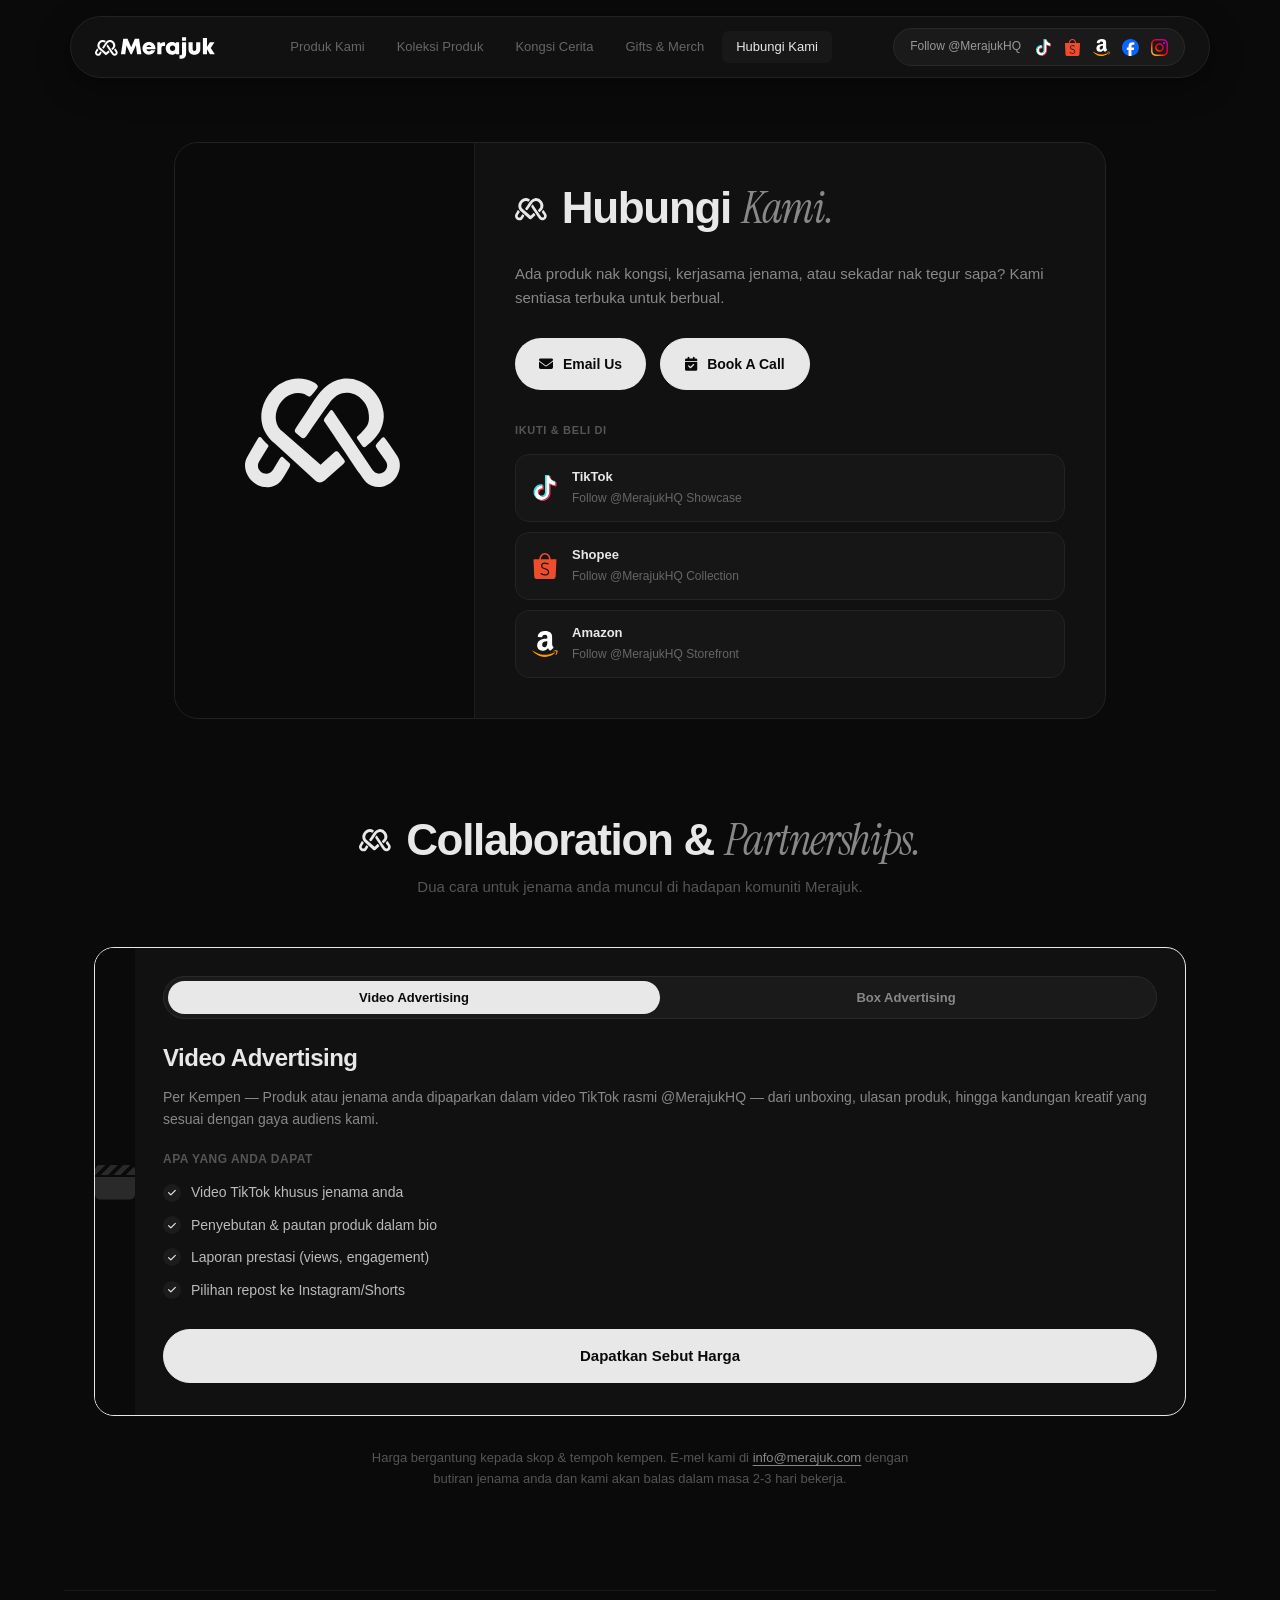
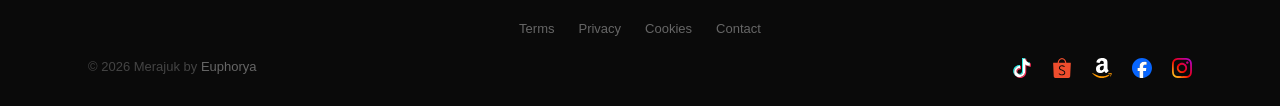
==== contact.html @ 2e9b2eb5 "square" ====
<!DOCTYPE html>
<html lang="ms">
<head>
  <meta charset="UTF-8">
  <meta name="viewport" content="width=device-width, initial-scale=1.0">
  <link rel="stylesheet" href="https://cdnjs.cloudflare.com/ajax/libs/font-awesome/6.5.1/css/all.min.css" referrerpolicy="no-referrer">
  <link rel="preconnect" href="https://fonts.googleapis.com">
  <link rel="preconnect" href="https://fonts.gstatic.com" crossorigin>
  <link href="https://fonts.googleapis.com/css2?family=Instrument+Serif:ital@0;1&display=swap" rel="stylesheet">
  <link rel="shortcut icon" type="image/png" href="images/favicon.png"/>
  <meta name="robots" content="index, follow" />
  <meta name="author" content="Merajuk.com" />
  <meta name="theme-color" content="#0a0a0a" />
  <meta property="og:locale" content="ms_MY" />
  <meta property="og:site_name" content="Merajuk.com" />
  <title>Hubungi Kami | Merajuk.com</title>
  <meta name="description" content="Hubungi Merajuk.com — e-mel, media sosial, dan peluang kerjasama jenama melalui Video Advertising & Box Advertising." />
  <meta property="og:type" content="website" />
  <meta property="og:url" content="https://merajuk.com/contact.html" />
  <meta property="og:title" content="Hubungi Kami | Merajuk.com" />
  <meta property="og:description" content="Hubungi Merajuk.com — e-mel, media sosial, dan peluang kerjasama jenama melalui Video Advertising & Box Advertising." />
  <link rel="canonical" href="https://merajuk.com/contact.html" />
  <style>

    * { margin: 0; padding: 0; box-sizing: border-box; }

    body {
      font-family: -apple-system, BlinkMacSystemFont, 'Segoe UI', 'Helvetica Neue', Arial, sans-serif;
      background-color: #0a0a0a;
      color: #e8e8e8;
      line-height: 1.6;
    }

    a { color: inherit; }

    @keyframes fadeInDown {
      from { opacity: 0; transform: translateY(-20px); }
      to   { opacity: 1; transform: translateY(0); }
    }
    @keyframes fadeInUp {
      from { opacity: 0; transform: translateY(24px); }
      to   { opacity: 1; transform: translateY(0); }
    }

    .page-wrap { max-width: 1200px; margin: 0 auto; padding: 0 24px; }

    /* ── NAVBAR ── */
    .navbar {
      position: sticky;
      top: 16px;
      z-index: 100;
      max-width: 1140px;
      margin: 16px auto 0;
      background: rgba(20,20,20,0.75);
      backdrop-filter: blur(16px);
      -webkit-backdrop-filter: blur(16px);
      border: 1px solid #222;
      border-radius: 999px;
      box-shadow: 0 8px 32px rgba(0,0,0,0.4);
      animation: fadeInDown 0.5s ease both;
      transition: border-radius 0.2s;
    }

    .navbar:has(.nav-mobile-menu.open) { border-radius: 28px; }

    .navbar-inner {
      max-width: 1200px;
      margin: 0 auto;
      padding: 0 24px;
      height: 60px;
      display: flex;
      align-items: center;
      justify-content: space-between;
      gap: 32px;
    }

    .nav-logo { display: flex; align-items: center; flex-shrink: 0; }

    .nav-links {
      display: flex;
      align-items: center;
      gap: 4px;
      flex: 1;
      justify-content: center;
    }

    .nav-link {
      font-size: 13px;
      color: #666;
      text-decoration: none;
      padding: 6px 14px;
      border-radius: 6px;
      transition: color 0.2s, background 0.2s;
      white-space: nowrap;
    }

    .nav-link:hover, .nav-link.active { color: #e8e8e8; background: #181818; }

    .nav-mobile-toggle {
      display: none;
      background: transparent;
      border: none;
      color: #888;
      font-size: 18px;
      padding: 8px;
      cursor: pointer;
      border-radius: 6px;
    }

    .nav-social {
      display: flex;
      align-items: center;
      gap: 14px;
      flex-shrink: 0;
      padding: 8px 16px;
      background: #1a1a1a;
      border: 1px solid #2a2a2a;
      border-radius: 999px;
    }

    .nav-social-label { font-size: 12px; color: #999; white-space: nowrap; }
    .nav-social-icons { display: flex; align-items: center; gap: 12px; }
    .nav-social-link { display: flex; align-items: center; transition: opacity 0.2s, transform 0.2s; }
    .nav-social-link:hover { opacity: 0.7; transform: translateY(-1px); }
    .nav-social-link svg { width: 17px; height: 17px; flex-shrink: 0; }

    .nav-mobile-menu {
      display: none;
      flex-direction: column;
      padding: 8px 16px 16px;
      border-top: 1px solid #262626;
      gap: 2px;
      background: rgba(14,14,14,0.97);
    }

    .nav-mobile-menu.open {
      display: flex;
      border-bottom-left-radius: 24px;
      border-bottom-right-radius: 24px;
    }

    .nav-mobile-link {
      font-size: 15px;
      color: #aaa;
      text-decoration: none;
      padding: 10px 12px;
      border-radius: 6px;
      transition: color 0.2s, background 0.2s;
    }

    .nav-mobile-link:hover { color: #fff; background: #1c1c1c; }

    .nav-mobile-social {
      display: flex;
      flex-direction: column;
      align-items: center;
      gap: 10px;
      margin-top: 8px;
      padding: 12px 16px;
      background: #1e1e1e;
      border: 1px solid #2e2e2e;
      border-radius: 10px;
    }

    .nav-mobile-social-label { font-size: 14px; font-weight: 500; color: #fff; }
    .nav-mobile-social-icons { display: flex; align-items: center; gap: 18px; }
    .nav-mobile-social-icons a { display: flex; align-items: center; transition: opacity 0.2s; }
    .nav-mobile-social-icons a:hover { opacity: 0.7; }
    .nav-mobile-social-icons svg { width: 22px; height: 22px; }

    @media (max-width: 640px) {
      .navbar {
        position: fixed;
        top: 12px;
        left: 12px;
        right: 12px;
        margin: 0;
        max-width: none;
      }
      body { padding-top: 76px; }
      .navbar-inner { padding: 0 16px; height: 56px; }
      .nav-links { display: none; }
      .nav-social { display: none; }
      .nav-mobile-toggle { display: block; }
      .contact-hero { padding-left: 16px; padding-right: 16px; }
      .collab-section { padding-left: 16px; padding-right: 16px; }
    }

    .hero-accent {
      color: #888;
      font-family: 'Instrument Serif', serif;
      font-style: italic;
      font-weight: 400;
      display: inline-block;
    }

    .section-icon { width: 26px; height: auto; color: #e8e8e8; flex-shrink: 0; }
    .page-title .section-icon, .collab-title .section-icon { width: auto; height: 0.85em; margin-right: 14px; }

    /* ── PAGE HERO ── */
    .page-hero {
      max-width: 800px;
      margin: 0 auto;
      padding: 64px 24px 24px;
      text-align: center;
      animation: fadeInUp 0.6s ease both;
    }

    .page-eyebrow {
      display: flex;
      align-items: center;
      justify-content: center;
      gap: 8px;
      font-size: 12px;
      color: #555;
      margin-bottom: 20px;
    }

    .page-eyebrow a { color: #888; text-decoration: none; }
    .page-eyebrow a:hover { color: #e8e8e8; }

    .page-title {
      font-size: clamp(32px, 5vw, 52px);
      font-weight: 700;
      letter-spacing: -0.03em;
      line-height: 1.1;
      margin-bottom: 14px;
      display: flex;
      align-items: center;
      justify-content: center;
      gap: 14px;
    }

    .page-meta { font-size: 13px; color: #555; }

    /* ── LEGAL CONTENT ── */
    .legal-content {
      max-width: 760px;
      margin: 0 auto;
      padding: 24px 24px 100px;
      animation: fadeInUp 0.7s 0.1s ease both;
    }

    .legal-content h2 {
      font-size: 22px;
      font-weight: 700;
      letter-spacing: -0.01em;
      color: #e8e8e8;
      margin: 40px 0 14px;
    }

    .legal-content h2:first-child { margin-top: 0; }

    .legal-content p {
      font-size: 15px;
      color: #999;
      margin-bottom: 14px;
    }

    .legal-content ul {
      list-style: none;
      margin-bottom: 14px;
    }

    .legal-content ul li {
      font-size: 15px;
      color: #999;
      padding-left: 22px;
      position: relative;
      margin-bottom: 10px;
    }

    .legal-content ul li::before {
      content: "";
      position: absolute;
      left: 0;
      top: 9px;
      width: 6px;
      height: 6px;
      border-radius: 50%;
      background: #444;
    }

    .legal-content strong { color: #c4c4c4; font-weight: 600; }

    .legal-content a.inline-link { color: #e8e8e8; text-decoration: underline; text-underline-offset: 3px; }
    .legal-content a.inline-link:hover { color: #fff; }

    .legal-divider { border: none; border-top: 1px solid #1c1c1c; margin: 40px 0; }

    .legal-email-box {
      margin-top: 32px;
      padding: 20px 24px;
      background: #111;
      border: 1px solid #222;
      border-radius: 16px;
      display: flex;
      align-items: center;
      gap: 14px;
      flex-wrap: wrap;
    }

    .legal-email-box i { color: #888; font-size: 18px; }
    .legal-email-box a { font-size: 15px; color: #e8e8e8; text-decoration: none; font-weight: 600; }
    .legal-email-box a:hover { text-decoration: underline; }

    /* ── CONTACT PAGE ── */
    .contact-hero {
      max-width: 980px;
      margin: 0 auto;
      padding: 64px 24px 0;
      animation: fadeInUp 0.6s ease both;
    }

    .contact-card {
      background: #111;
      border: 1px solid #222;
      border-radius: 24px;
      overflow: hidden;
      display: flex;
      align-items: stretch;
    }

    .contact-icon-panel {
      flex: 0 0 300px;
      background: #0a0a0a;
      border-right: 1px solid #1c1c1c;
      display: flex;
      align-items: center;
      justify-content: center;
      padding: 40px;
    }

    .contact-icon-panel .section-icon { width: 160px; height: auto; color: #e8e8e8; }

    .contact-details {
      flex: 1;
      padding: 40px;
      min-width: 0;
    }

    .contact-logo { margin-bottom: 28px; }
    .contact-logo svg { width: 150px; height: auto; }

    .contact-title {
      display: inline-flex;
      align-items: baseline;
      flex-wrap: wrap;
      font-size: clamp(28px, 4vw, 44px);
      font-weight: 700;
      letter-spacing: -0.03em;
      line-height: 1.15;
      margin-bottom: 28px;
    }
    .contact-title .section-icon { width: auto; height: 0.85em; margin-right: 14px; align-self: center; }
    .contact-title .title-text { white-space: normal; }

    .contact-tagline {
      font-size: 15px;
      color: #888;
      margin-bottom: 28px;
      line-height: 1.6;
    }

    .contact-email-btn {
      display: inline-flex;
      align-items: center;
      gap: 10px;
      padding: 14px 24px;
      background: #e8e8e8;
      color: #0a0a0a;
      border-radius: 999px;
      text-decoration: none;
      font-size: 14px;
      font-weight: 600;
      margin-bottom: 32px;
      transition: transform 0.2s ease;
    }
    .contact-email-btn:hover { transform: translateY(-2px); }

    .contact-actions {
      display: flex;
      flex-wrap: wrap;
      gap: 14px;
      margin-bottom: 32px;
    }
    .contact-actions .contact-email-btn { margin-bottom: 0; }

    .contact-book-call-btn {
      display: inline-flex;
      align-items: center;
      gap: 10px;
      padding: 14px 24px;
      background: #e8e8e8;
      color: #0a0a0a;
      border: 1px solid #e8e8e8;
      border-radius: 999px;
      text-decoration: none;
      font-size: 14px;
      font-weight: 600;
      transition: transform 0.2s ease, background 0.2s ease, color 0.2s ease;
    }
    .contact-book-call-btn:hover {
      transform: translateY(-2px);
      background: #fff;
      color: #0a0a0a;
    }

    .contact-social-label {
      font-size: 11px;
      font-weight: 600;
      letter-spacing: 0.06em;
      text-transform: uppercase;
      color: #555;
      margin-bottom: 14px;
    }

    .contact-social-grid { display: flex; flex-direction: column; gap: 10px; }

    .contact-social-item {
      display: flex;
      align-items: center;
      gap: 14px;
      padding: 12px 16px;
      background: #161616;
      border: 1px solid #232323;
      border-radius: 14px;
      text-decoration: none;
      transition: border-color 0.2s ease, transform 0.2s ease;
    }

    .contact-social-item:hover { border-color: #3a3a3a; transform: translateX(2px); }

    .contact-social-item .icon-wrap {
      width: 26px;
      height: 26px;
      flex-shrink: 0;
      display: flex;
      align-items: center;
      justify-content: center;
    }

    .contact-social-item .icon-wrap svg { width: 100%; height: 100%; }

    .contact-social-item .label { display: flex; flex-direction: column; gap: 2px; }
    .contact-social-item .label .platform { font-size: 13px; color: #e8e8e8; font-weight: 600; }
    .contact-social-item .label .handle { font-size: 12px; color: #666; }

    @media (max-width: 768px) {
      .contact-card { flex-direction: column; max-width: 420px; margin: 0 auto; }
      .contact-icon-panel { flex: none; width: 100%; aspect-ratio: 1 / 1; border-right: none; border-bottom: 1px solid #1c1c1c; padding: 32px; }
      .contact-icon-panel .section-icon { width: 100px; }
    }

    /* ── COLLAB / PRICING (reuses pricing-card pattern) ── */
    .collab-section {
      max-width: 1140px;
      margin: 96px auto 0;
      padding: 0 24px;
      text-align: center;
      animation: fadeInUp 0.6s ease both;
    }

    .collab-title {
      display: inline-flex;
      align-items: center;
      flex-wrap: wrap;
      justify-content: center;
      font-size: clamp(26px, 4vw, 44px);
      font-weight: 700;
      letter-spacing: -0.03em;
      line-height: 1.15;
      margin-bottom: 10px;
    }
    .collab-title .title-text { white-space: normal; }

    .collab-sub { font-size: 15px; color: #555; margin-bottom: 48px; }

    .pricing-grid {
      display: grid;
      grid-template-columns: 1fr;
      max-width: 1140px;
      margin: 0 auto;
    }

    .pricing-card {
      background: #111;
      border: 1px solid #222;
      border-radius: 20px;
      overflow: hidden;
      display: flex;
      flex-direction: row;
      transition: border-color 0.25s ease, transform 0.25s ease;
      text-align: left;
    }

    .pricing-card:hover { border-color: #333; transform: translateY(-4px); }
    .pricing-card.featured { border-color: #e8e8e8; }

    .pricing-icon-banner {
      flex-shrink: 0;
      aspect-ratio: 1 / 1;
      align-self: stretch;
      background: #0a0a0a;
      display: flex;
      align-items: center;
      justify-content: center;
    }

    .pricing-icon-banner i { font-size: 40px; color: #2a2a2a; }

    .pricing-body { padding: 28px 28px 32px; display: flex; flex-direction: column; flex: 1; }

    .pricing-badge {
      display: inline-block;
      align-self: flex-start;
      padding: 4px 12px;
      border-radius: 999px;
      background: #1c1c1c;
      border: 1px solid #2a2a2a;
      font-size: 11px;
      font-weight: 600;
      letter-spacing: 0.04em;
      text-transform: uppercase;
      color: #aaa;
      margin-bottom: 14px;
    }

    .pricing-card.featured .pricing-badge { background: #e8e8e8; color: #0a0a0a; border-color: #e8e8e8; }

    .pricing-plan-toggle {
      position: relative;
      display: inline-flex;
      background: #1a1a1a;
      border: 1px solid #2a2a2a;
      border-radius: 999px;
      padding: 4px;
      margin-bottom: 20px;
    }

    .pricing-plan-slider {
      position: absolute;
      top: 4px;
      left: 4px;
      width: calc(50% - 4px);
      height: calc(100% - 8px);
      background: #e8e8e8;
      border-radius: 999px;
      transition: transform 0.3s cubic-bezier(0.65, 0, 0.35, 1);
      z-index: 0;
    }

    .pricing-plan-toggle[data-active="box"] .pricing-plan-slider {
      transform: translateX(100%);
    }

    .pricing-plan-btn {
      position: relative;
      z-index: 1;
      flex: 1;
      padding: 9px 18px;
      border-radius: 999px;
      border: none;
      background: transparent;
      color: #888;
      font-size: 13px;
      font-weight: 600;
      cursor: pointer;
      white-space: nowrap;
      appearance: none;
      outline: none;
      font-family: inherit;
      transition: color 0.2s ease;
    }

    .pricing-plan-btn:hover { color: #ccc; }

    .pricing-plan-btn.active { color: #0a0a0a; }

    @media (max-width: 480px) {
      .pricing-plan-toggle { width: 100%; }
      .pricing-plan-btn { padding: 9px 12px; font-size: 12px; }
    }

    .pricing-title {
      display: flex;
      align-items: center;
      gap: 10px;
      font-size: 24px;
      font-weight: 700;
      letter-spacing: -0.02em;
      color: #e8e8e8;
      margin-bottom: 8px;
    }

    .pricing-desc { font-size: 14px; color: #888; line-height: 1.6; margin-bottom: 20px; }

    .pricing-features-label {
      font-size: 12px;
      font-weight: 600;
      letter-spacing: 0.04em;
      text-transform: uppercase;
      color: #555;
      margin-bottom: 12px;
    }

    .pricing-features { list-style: none; display: flex; flex-direction: column; gap: 10px; margin-bottom: 28px; }
    .pricing-features li { display: flex; align-items: center; gap: 10px; font-size: 14px; color: #bbb; }
    .pricing-features li i {
      width: 18px; height: 18px; flex-shrink: 0;
      display: flex; align-items: center; justify-content: center;
      border-radius: 50%; background: #1c1c1c; color: #e8e8e8; font-size: 9px;
    }

    .pricing-cta {
      margin-top: auto;
      display: inline-flex;
      align-items: center;
      justify-content: center;
      gap: 8px;
      padding: 14px 28px;
      background: transparent;
      color: #e8e8e8;
      border: 1px solid #2a2a2a;
      border-radius: 999px;
      font-size: 15px;
      font-weight: 600;
      text-decoration: none;
      transition: transform 0.2s ease, background 0.2s ease, color 0.2s ease;
    }

    .pricing-card.featured .pricing-cta { background: #e8e8e8; color: #0a0a0a; border-color: #e8e8e8; }
    .pricing-cta:hover { transform: translateY(-2px); background: #e8e8e8; color: #0a0a0a; }

    .collab-note { max-width: 560px; margin: 32px auto 0; font-size: 13px; color: #555; }
    .collab-note a { color: #888; text-decoration: underline; text-underline-offset: 3px; }

    @media (max-width: 768px) {
      .pricing-grid { max-width: 420px; }
      .pricing-card { flex-direction: column; }
      .pricing-icon-banner { flex: none; width: 100%; aspect-ratio: 1 / 1; align-self: auto; }
    }

    /* ── FOOTER ── */
    footer {
      max-width: 1200px;
      margin: 100px auto 0;
      padding: 28px 24px;
      border-top: 1px solid #1a1a1a;
      display: flex;
      flex-direction: column;
      gap: 18px;
    }

    .footer-links {
      display: flex;
      justify-content: center;
      gap: 24px;
      flex-wrap: wrap;
    }

    .footer-links a {
      font-size: 13px;
      color: #666;
      text-decoration: none;
      transition: color 0.2s;
    }
    .footer-links a:hover { color: #e8e8e8; }

    .footer-bottom {
      display: flex;
      align-items: center;
      justify-content: space-between;
      flex-wrap: wrap;
      gap: 12px;
    }

    .footer-left { font-size: 13px; color: #444; }
    .footer-brand-link { color: #666; text-decoration: none; }
    .footer-brand-link:hover { color: #e8e8e8; }
    .footer-right { display: flex; gap: 20px; }

    .social-link { display: flex; align-items: center; transition: opacity 0.2s; }
    .social-link:hover { opacity: 0.7; }
    .social-svg { width: 20px; height: 20px; }

    @media (max-width: 640px) {
      .footer-bottom { flex-direction: column; text-align: center; justify-content: center; }
      .footer-right { justify-content: center; }
      .contact-actions { flex-wrap: nowrap; gap: 10px; }
      .contact-email-btn, .contact-book-call-btn { flex: 1 1 0; padding: 12px 10px; font-size: 13px; justify-content: center; white-space: nowrap; }
      .contact-title { flex-wrap: nowrap; align-items: flex-start; }
      .contact-title .section-icon { align-self: flex-start; margin-top: 0.15em; }
      .collab-title { flex-wrap: nowrap; align-items: flex-start; }
    }

    @media (max-width: 480px) {
      .contact-title { font-size: clamp(24px, 7vw, 32px); }
      .collab-title { font-size: clamp(22px, 7vw, 32px); }
      .contact-email-btn, .contact-book-call-btn { padding: 10px 8px; font-size: 12px; gap: 6px; }
      .contact-actions { gap: 8px; }
    }

  </style>
</head>
<body>
  <div class="page-wrap">
  <nav class="navbar">
    <div class="navbar-inner">
      <a href="index.html" class="nav-logo" aria-label="Merajuk Home">
        <svg width="120" height="27" viewBox="0 0 1383 308" fill="none" xmlns="http://www.w3.org/2000/svg"><path d="M534.811 232H485.179L471.435 129.429L424.095 232.509H409.587L362.501 129.683L348.757 232H298.871L325.85 53.8362H374.972L416.968 150.808L459.218 53.8362H508.086L534.811 232ZM696.58 162.007C696.58 166.334 696.325 170.406 695.816 174.733H593.754C596.808 190.513 606.734 198.658 621.751 198.658C632.695 198.658 642.112 193.822 646.439 185.677H693.78C684.108 216.983 656.111 236.581 621.751 236.581C578.737 236.581 547.177 205.275 547.177 163.28C547.177 121.284 578.483 90.2325 621.751 90.2325C666.037 90.2325 696.58 121.793 696.58 162.007ZM621.751 127.392C608.007 127.392 598.335 134.773 594.517 148.518H650.003C645.93 134.773 636.004 127.392 621.751 127.392ZM794.983 94.0503H807.709V137.319H789.129C772.586 137.319 765.459 144.7 765.459 162.262V232H718.118V94.5594H749.933L757.314 109.831C766.986 98.6317 778.694 94.0503 794.983 94.0503ZM934.227 94.5594H969.606V232H932.955L928.883 222.328C917.684 231.491 903.431 236.581 887.396 236.581C845.4 236.581 815.367 206.039 815.367 163.28C815.367 120.775 845.4 90.487 887.396 90.487C903.685 90.487 918.193 95.832 929.392 105.249L934.227 94.5594ZM893.759 194.84C911.575 194.84 924.556 181.351 924.556 163.28C924.556 145.463 911.575 132.228 893.759 132.228C875.942 132.228 862.962 145.463 862.962 163.28C862.962 181.351 875.942 194.84 893.759 194.84ZM1002.79 77.5065V37.2924H1049.62V77.5065H1002.79ZM973.776 284.431V242.69H985.483C996.682 242.69 1002.54 236.327 1002.54 224.619V94.5594H1049.88V228.437C1049.88 263.56 1028.24 284.431 991.592 284.431H973.776ZM1145.69 236.581C1105.22 236.581 1077.98 211.638 1077.98 173.206V94.5594H1125.32V171.17C1125.32 185.677 1133.21 194.077 1145.69 194.077C1158.41 194.077 1166.05 185.423 1166.05 171.17V94.5594H1213.39V173.206C1213.39 211.638 1186.41 236.581 1145.69 236.581ZM1381.06 232H1325.06L1290.7 173.97V232H1243.36V44.928H1290.7V148.518L1323.54 94.5594H1376.73L1333.72 160.225L1381.06 232Z" fill="white"/><path d="M74.71 216.663C71.7774 221.71 71.24 222.931 70.539 224.018C67.0982 229.381 63.9787 235.474 59.8661 240.34C53.5745 247.776 42.0954 251.001 32.6609 249.815C22.5488 248.542 13.2604 242.647 7.21411 234.533C-0.0764284 224.742 -2.76364 210.348 3.51043 199.389C7.44779 192.513 11.4611 185.678 15.4393 178.826C16.3098 177.324 17.2912 175.642 18.3135 173.895L22.0873 167.44C24.0735 164.291 26.5796 165.407 28.5658 167.954C32.5324 172.505 33.5839 173.743 37.79 177.698C40.5064 180.508 39.8404 180.824 38.123 183.575L35.757 187.273L24.1319 206.171C14.417 221.891 37.6848 236.274 47.3997 220.554L57.4534 203.829C59.3637 200.417 61.5193 197.257 64.224 199.535L73.7987 208.344C78.0282 211.534 75.7674 214.192 74.71 216.663Z" fill="white"/><path d="M222.588 176.53C220.456 179.62 219.779 180.677 221.817 183.616L223.582 186.397L237.135 205.534C247.708 220.402 225.807 236.134 215.234 221.266L150.653 124.871C148.526 121.95 146.406 117.148 143.064 121.95L135.16 132.459C131.836 137.77 133.005 137.951 135.902 142.034C148.012 159.764 189.343 221.57 192.766 226.226C196.493 231.291 199.957 237.097 204.315 241.625C210.981 248.553 222.46 250.972 231.643 249.178C241.487 247.256 250.22 240.824 255.624 232.418C262.143 222.277 263.826 207.894 256.95 197.49C252.633 190.965 248.24 184.486 243.888 177.984L238.046 169.888C235.248 165.845 233.653 163.584 229.429 168.544C229.429 168.544 223.786 174.801 222.588 176.53Z" fill="white"/><path d="M121.088 83.92L117.279 88.8096L112.127 94.8616C108.318 99.1495 107.704 96.4973 100.799 93.1091C100.665 93.0624 100.525 93.0098 100.391 92.9631C64.3467 80.3974 34.6004 133.254 63.8736 156.726L123.693 208.876L127.578 212.258L130.739 209.355L150.32 191.374C151.862 189.942 155.005 187.991 157.774 191.076L166.724 202.993C169.096 205.657 169.405 208.408 165.929 211.066L134.384 238.663C128.53 242.746 124.581 243.43 118.593 238.663L50.2856 176.436C43.3105 170.659 37.3285 163.625 33.2802 155.499C27.5669 144.026 26.1298 130.882 28.8287 118.381C31.4634 106.183 37.79 94.8616 46.4826 85.9412C55.181 77.015 66.3797 70.4313 78.6416 67.9135C90.699 65.4366 105.298 66.7627 116.549 73.5625C117.308 74.024 120.264 76.0803 120.264 76.0803C123.834 79.0713 123.559 80.7537 121.088 83.92Z" fill="white"/><path d="M203.989 181.262C214.376 172.809 223.419 164.665 229.214 152.228C233.046 144.003 235.038 133.505 233.91 124.503C231.79 107.579 223.395 92.6828 210.684 81.7412C198.13 70.9339 181.516 64.8292 164.902 67.2068C139.653 70.8287 124.599 91.088 111.642 110.909C103.797 122.908 93.7487 138.243 85.3949 151.013C83.3328 154.29 83.5197 156.311 85.9908 158.73L94.4497 165.98C99.643 170.075 102.476 165.413 103.925 163.462L105.759 160.891C117.04 142.934 128.998 127.161 141.756 109.075C149.608 97.9463 158.925 90.1183 173.349 90.7725C185.529 91.3217 194.689 97.9462 201.518 106.948C208.09 115.618 209.743 127.377 209.112 136.035C208.399 145.837 202.663 151.317 195.84 158.701C194.671 159.968 193.193 161.207 191.815 162.264C188.596 164.881 187.731 165.606 191.16 170.671L197.645 180.251C200.688 184.276 202.458 182.08 203.989 181.262Z" fill="white"/></svg>
      </a>
      <nav class="nav-links" aria-label="Navigasi">
        <a href="index.html#merajuk-products" class="nav-link">Produk Kami</a>
        <a href="index.html#products" class="nav-link">Koleksi Produk</a>
        <a href="index.html#cerita" class="nav-link">Kongsi Cerita</a>
        <a href="corporate.html" class="nav-link">Gifts & Merch</a>
        <a href="contact.html" class="nav-link active">Hubungi Kami</a>
      </nav>
      <div class="nav-social">
        <span class="nav-social-label">Follow @MerajukHQ</span>
        <div class="nav-social-icons">
          <a href="https://merajuk.com/tiktok" target="_blank" rel="noopener noreferrer" class="nav-social-link" aria-label="TikTok @MerajukHQ"><svg viewBox="0 0 346 392" fill="none" xmlns="http://www.w3.org/2000/svg"><path d="M134.652 154.464V138.819C129.33 138.05 124.008 137.729 118.686 137.665C53.2194 137.665 0 190.884 0 256.351C0 295.079 18.9153 331.371 50.6546 353.556C30.9057 332.333 19.1718 303.928 19.1718 272.701C19.0436 208.453 70.4035 155.939 134.652 154.464Z" fill="#25F4EE"/><path d="M137.409 327.331C166.583 327.331 190.756 303.735 191.846 274.817L192.103 16.7353H238.91L238.846 16.3505C237.82 10.9645 237.307 5.45018 237.307 0H172.867L172.739 258.467C171.713 288.347 146.642 311.686 116.826 310.66C108.683 310.404 100.732 308.288 93.4867 304.441C103.361 318.034 119.391 327.331 137.409 327.331Z" fill="#25F4EE"/><path d="M327.075 104.836V89.7036C309.699 89.7036 292.707 84.6382 278.216 75.1484C290.783 89.5754 307.775 100.668 327.075 104.836Z" fill="#25F4EE"/><path d="M278.216 75.1483C263.981 58.8619 256.159 37.9589 256.159 16.2864H238.59C243.142 40.9084 258.018 62.0038 278.216 75.1483Z" fill="#FE2C55"/><path d="M118.622 201.657C88.7418 201.657 64.0557 226.471 64.0557 256.351C64.0557 277.19 76.2384 295.272 93.4866 304.312C75.9819 280.075 81.4321 246.284 105.605 228.715C114.839 222.047 125.995 218.456 137.409 218.456C142.859 218.456 148.245 219.29 153.439 220.957V155.234C148.117 154.465 142.795 154.08 137.409 154.08C136.447 154.08 135.549 154.144 134.587 154.144H134.331L134.203 204.029C129.201 202.426 123.944 201.657 118.622 201.657Z" fill="#FE2C55"/><path d="M327.075 104.066L326.754 104.002V153.823C294.502 153.759 263.084 143.564 236.923 124.649V256.415C236.987 321.689 184.152 374.716 118.814 374.78C118.75 374.78 118.686 374.78 118.558 374.78C93.2303 374.78 69.8265 367.15 50.5265 353.62C72.9043 377.794 104.387 391.515 137.345 391.451C202.811 391.451 256.094 338.232 256.094 272.765V141.705C282.255 160.492 313.61 170.623 345.798 170.559V106.054C339.578 106.054 333.295 105.349 327.075 104.066Z" fill="#FE2C55"/><path d="M237.371 256.415V125.29C263.532 144.077 294.887 154.208 327.075 154.144V104.002C308.096 99.8987 290.911 89.7678 278.216 75.0844C257.633 61.6833 243.399 40.3956 238.846 16.2224H191.654L191.59 274.817C190.564 304.697 165.493 328.037 135.613 327.011C118.814 326.434 103.297 318.098 93.5508 304.441C67.0052 290.591 56.8101 257.826 70.66 231.28C80.0215 213.391 98.488 202.234 118.686 202.234C124.136 202.234 129.522 203.067 134.716 204.735V154.144C70.5318 155.619 18.7871 208.261 18.7871 272.766C18.7871 302.774 30.1363 331.692 50.6546 353.621C70.5959 367.663 94.3202 375.165 118.686 375.165C184.088 375.101 237.371 321.881 237.371 256.415Z" fill="white"/></svg></a>
          <a href="https://merajuk.com/shopee" target="_blank" rel="noopener noreferrer" class="nav-social-link" aria-label="Shopee"><svg viewBox="0 0 364 411" fill="none" xmlns="http://www.w3.org/2000/svg"><path d="M248.174 307.015C245.891 326.659 233.982 342.563 215.539 350.426C205.205 354.783 191.403 357.171 180.333 356.461C163.302 355.751 147.336 351.532 132.434 344.039C127.279 341.202 119.335 335.882 113.275 330.915C111.78 329.495 111.53 328.785 112.614 327.317C113.09 326.456 114.154 324.88 116.336 321.69C119.662 316.987 120.018 316.365 120.372 315.762C121.436 314.236 123.057 314.097 124.751 315.303C124.983 315.539 124.983 315.539 125.112 315.654C125.337 315.901 125.337 315.901 125.945 316.364C126.572 316.845 127.027 317.074 127.139 317.345C143.108 329.846 161.696 336.943 180.461 337.653C206.508 337.301 225.226 325.59 228.675 307.492C232.225 287.795 216.702 270.6 186.346 261.012C176.782 258.175 152.715 248.562 148.272 245.888C127.467 233.702 117.702 217.707 119.121 197.871C121.251 170.458 146.718 150.055 178.904 149.876C193.191 149.876 207.592 152.854 221.254 158.602C226.182 160.698 234.976 165.462 237.901 167.739C239.656 169.04 240.03 170.458 238.948 172.047C238.588 173.017 237.529 174.461 235.7 177.556C233.033 181.623 232.934 181.792 232.45 182.687C231.5 184.18 230.143 184.299 228.336 183.23C213.733 173.299 197.262 168.329 179.266 167.974C156.913 168.329 140.106 181.652 139.024 199.908C138.801 216.307 151.049 228.253 177.572 237.249C231.517 254.629 252.095 274.933 248.174 307.015ZM181.655 24.0227C216.704 24.0227 245.337 57.2778 246.755 98.9669H116.639C117.891 57.2778 146.608 24.0227 181.655 24.0227ZM363.312 106.865C363.312 102.515 359.944 98.9669 355.647 98.9669H355.366H271.254C269.126 43.9636 229.781 0 181.655 0C133.5 0 94.2576 43.9636 92.1587 98.9669H7.69363C3.45755 99.0631 0.0961714 102.533 0.0961714 106.865C0.0961714 107.115 0.0961714 107.225 0.0961714 107.476H0L11.9969 372.781C11.9969 373.498 12.1373 374.222 12.1373 375.084C12.1373 375.252 12.1602 375.304 12.1602 375.62V376.026L12.2487 376.166C14.0546 394.663 27.4177 409.409 45.6809 410.131V410.272H313.598C313.738 410.272 313.821 410.272 313.96 410.272C314.167 410.272 314.167 410.272 314.32 410.272H314.875V410.131C333.398 409.681 348.564 394.663 350.01 375.963L350.091 375.62C350.091 375.444 350.091 375.254 350.091 375.084C350.091 374.544 350.231 374.2 350.231 373.639L363.312 107.225C363.312 107.128 363.312 106.977 363.312 106.865Z" fill="#EE4D2D"/></svg></a>
          <a href="https://merajuk.com/amazon" target="_blank" rel="noopener noreferrer" class="nav-social-link" aria-label="Amazon"><svg viewBox="0 0 427 440" fill="none" xmlns="http://www.w3.org/2000/svg"><path d="M374.404 362.106C192.847 448.512 80.171 376.219 8.04337 332.309C3.58014 329.542 -4.00579 332.956 2.57604 340.516C26.6054 369.652 105.354 439.879 208.145 439.879C311.006 439.879 372.199 383.753 379.854 373.962C387.457 364.254 382.087 358.899 374.402 362.106H374.404ZM425.394 333.947C420.518 327.598 395.747 326.414 380.158 328.329C364.544 330.189 341.108 339.731 343.146 345.461C344.191 347.607 346.326 346.644 357.052 345.68C367.807 344.607 397.937 340.804 404.215 349.011C410.522 357.275 394.605 396.642 391.698 402.991C388.889 409.34 392.771 410.977 398.047 406.749C403.25 402.522 412.67 391.575 418.992 376.084C425.27 360.509 429.1 338.781 425.394 333.947Z" fill="#FF9900"/><path fill-rule="evenodd" clip-rule="evenodd" d="M252.327 185.796C252.327 208.467 252.9 227.374 241.441 247.508C232.192 263.879 217.541 273.946 201.172 273.946C178.826 273.946 165.813 256.921 165.813 231.795C165.813 182.194 210.255 173.191 252.327 173.191V185.796ZM311.012 327.639C307.164 331.076 301.599 331.323 297.261 329.03C277.945 312.988 274.507 305.54 263.867 290.234C231.947 322.81 209.356 332.549 167.942 332.549C118.996 332.549 80.8542 302.347 80.8542 241.861C80.8542 194.636 106.474 162.469 142.894 146.755C174.489 132.839 218.605 130.384 252.327 126.539V119.008C252.327 105.175 253.39 88.8056 245.288 76.8565C238.166 66.1341 224.58 61.714 212.629 61.714C190.449 61.714 170.642 73.0903 165.813 96.6624C164.829 101.902 160.984 107.059 155.746 107.304L99.2696 101.248C94.5234 100.182 89.2856 96.3364 90.595 89.0506C103.609 20.6271 165.402 0 220.731 0C249.051 0 286.045 7.53073 308.391 28.9756C336.711 55.4116 334.009 90.6879 334.009 129.075V219.763C334.009 247.018 345.304 258.967 355.944 273.701C359.708 278.939 360.528 285.243 355.78 289.17C343.912 299.072 322.795 317.49 311.174 327.803L311.01 327.639" fill="white"/></svg></a>
          <a href="https://merajuk.com/facebook" target="_blank" rel="noopener noreferrer" class="nav-social-link" aria-label="Facebook"><svg viewBox="0 0 666.66668 666.66717" xmlns="http://www.w3.org/2000/svg"><defs id="defs13n"><clipPath clipPathUnits="userSpaceOnUse" id="clipPath25n"><path d="M 0,700 H 700 V 0 H 0 Z" id="path23n" /></clipPath></defs><g id="g17n" transform="matrix(1.3333333,0,0,-1.3333333,-133.33333,799.99999)"><g id="g19n"><g id="g21n" clip-path="url(#clipPath25n)"><g id="g27n" transform="translate(600,350)"><path d="m 0,0 c 0,138.071 -111.929,250 -250,250 -138.071,0 -250,-111.929 -250,-250 0,-117.245 80.715,-215.622 189.606,-242.638 v 166.242 h -51.552 V 0 h 51.552 v 32.919 c 0,85.092 38.508,124.532 122.048,124.532 15.838,0 43.167,-3.105 54.347,-6.211 V 81.986 c -5.901,0.621 -16.149,0.932 -28.882,0.932 -40.993,0 -56.832,-15.528 -56.832,-55.9 V 0 h 81.659 l -14.028,-76.396 h -67.631 V -248.169 C -95.927,-233.218 0,-127.818 0,0" style="fill:#0866ff;fill-opacity:1;fill-rule:nonzero;stroke:none" id="path29n" /></g><g id="g31n" transform="translate(447.9175,273.6036)"><path d="M 0,0 14.029,76.396 H -67.63 v 27.019 c 0,40.372 15.838,55.899 56.831,55.899 12.733,0 22.981,-0.31 28.882,-0.931 v 69.253 c -11.18,3.106 -38.509,6.212 -54.347,6.212 -83.539,0 -122.048,-39.441 -122.048,-124.533 V 76.396 h -51.552 V 0 h 51.552 v -166.242 c 19.343,-4.798 39.568,-7.362 60.394,-7.362 10.254,0 20.358,0.632 30.288,1.831 L -67.63,0 Z" style="fill:#ffffff;fill-opacity:1;fill-rule:nonzero;stroke:none" id="path33n" /></g></g></g></g></svg></a>
          <a href="https://merajuk.com/instagram" target="_blank" rel="noopener noreferrer" class="nav-social-link" aria-label="Instagram"><svg viewBox="0 0 534 534" xmlns="http://www.w3.org/2000/svg"><path d="M441.028 124.329C441.028 106.604 426.662 92.2913 409.003 92.2913C391.343 92.2913 376.965 106.604 376.965 124.329C376.965 141.989 391.343 156.301 409.003 156.301C426.662 156.301 441.028 141.989 441.028 124.329Z" fill="url(#navpaint0)"/><path d="M483.701 374.409C482.515 400.412 478.166 414.539 474.556 423.922C469.705 436.363 463.92 445.259 454.537 454.589C445.259 463.92 436.363 469.692 423.922 474.489C414.539 478.153 400.359 482.515 374.357 483.754C346.247 484.993 337.918 485.257 266.634 485.257C195.416 485.257 187.02 484.993 158.91 483.754C132.909 482.515 118.794 478.153 109.41 474.489C96.9037 469.692 88.0743 463.92 78.7437 454.589C69.3469 445.259 63.5617 436.363 58.7778 423.922C55.1661 414.539 50.7519 400.412 49.631 374.409C48.2611 346.299 48.0101 337.838 48.0101 266.699C48.0101 195.415 48.2611 187.02 49.631 158.909C50.7519 132.908 55.1661 118.794 58.7778 109.331C63.5617 96.9034 69.3469 88.0601 78.7437 78.7295C88.0743 69.4128 96.9037 63.6266 109.41 58.7775C118.794 55.1006 132.909 50.804 158.91 49.5655C187.02 48.326 195.416 48.0097 266.634 48.0097C337.918 48.0097 346.247 48.326 374.357 49.5655C400.359 50.804 414.539 55.1006 423.922 58.7775C436.363 63.6266 445.259 69.4128 454.537 78.7295C463.92 88.0601 469.705 96.9034 474.556 109.331C478.166 118.794 482.515 132.908 483.701 158.909C485.006 187.02 485.322 195.415 485.322 266.699C485.322 337.838 485.006 346.299 483.701 374.409ZM531.712 156.722C530.408 128.308 525.926 108.896 519.271 91.988C512.498 74.4467 503.417 59.581 488.551 44.7153C473.752 29.9159 458.886 20.8354 441.345 13.9827C424.371 7.39299 405.024 2.85913 376.597 1.62066C348.17 0.249731 339.091 -0.000351726 266.634 -0.000351726C194.242 -0.000351726 185.097 0.249731 156.67 1.62066C128.309 2.85913 108.975 7.39299 91.9222 13.9827C74.4471 20.8354 59.5814 29.9159 44.7819 44.7153C29.9162 59.581 20.8357 74.4467 13.9959 91.988C7.40616 108.896 2.92569 128.308 1.55477 156.722C0.316291 185.149 0 194.242 0 266.699C0 339.091 0.316291 348.17 1.55477 376.597C2.92569 404.958 7.40616 424.357 13.9959 441.345C20.8357 458.82 29.9162 473.752 44.7819 488.551C59.5814 503.351 74.4471 512.497 91.9222 519.337C108.975 525.926 128.309 530.407 156.67 531.712C185.097 533.017 194.242 533.333 266.634 533.333C339.091 533.333 348.17 533.017 376.597 531.712C405.024 530.407 424.371 525.926 441.345 519.337C458.886 512.497 473.752 503.351 488.551 488.551C503.417 473.752 512.498 458.82 519.271 441.345C525.926 424.357 530.408 404.958 531.712 376.597C533.017 348.17 533.333 339.091 533.333 266.699C533.333 194.242 533.017 185.149 531.712 156.722Z" fill="url(#navpaint1)"/><path d="M266.634 355.512C217.569 355.512 177.756 315.764 177.756 266.699C177.756 217.555 217.569 177.756 266.634 177.756C315.713 177.756 355.578 217.555 355.578 266.699C355.578 315.764 315.713 355.512 266.634 355.512ZM266.634 129.68C191.001 129.68 129.746 191.066 129.746 266.699C129.746 342.267 191.001 403.588 266.634 403.588C342.267 403.588 403.588 342.267 403.588 266.699C403.588 191.066 342.267 129.68 266.634 129.68Z" fill="url(#navpaint2)"/><defs><linearGradient id="navpaint0" x1="4.80935" y1="527.819" x2="488.911" y2="43.7191" gradientUnits="userSpaceOnUse"><stop stop-color="#FFD521"/><stop offset="0.05" stop-color="#FFD521"/><stop offset="0.501119" stop-color="#F50000"/><stop offset="0.95" stop-color="#B900B4"/><stop offset="0.950079" stop-color="#B900B4"/><stop offset="1" stop-color="#B900B4"/></linearGradient><linearGradient id="navpaint1" x1="4.81059" y1="528.483" x2="489.31" y2="43.984" gradientUnits="userSpaceOnUse"><stop stop-color="#FFD521"/><stop offset="0.05" stop-color="#FFD521"/><stop offset="0.501119" stop-color="#F50000"/><stop offset="0.95" stop-color="#B900B4"/><stop offset="0.950079" stop-color="#B900B4"/><stop offset="1" stop-color="#B900B4"/></linearGradient><linearGradient id="navpaint2" x1="4.93664" y1="528.496" x2="489.319" y2="44.1138" gradientUnits="userSpaceOnUse"><stop stop-color="#FFD521"/><stop offset="0.05" stop-color="#FFD521"/><stop offset="0.501119" stop-color="#F50000"/><stop offset="0.95" stop-color="#B900B4"/><stop offset="0.950079" stop-color="#B900B4"/><stop offset="1" stop-color="#B900B4"/></linearGradient></defs></svg></a>
        </div>
      </div>
      <button class="nav-mobile-toggle" onclick="toggleMobileMenu()" aria-label="Menu">
        <i class="fas fa-bars"></i>
      </button>
    </div>
    <div class="nav-mobile-menu" id="mobileMenu">
      <a href="index.html#merajuk-products" class="nav-mobile-link">Produk Kami</a>
      <a href="index.html#products" class="nav-mobile-link">Koleksi Produk</a>
      <a href="index.html#cerita" class="nav-mobile-link">Kongsi Cerita</a>
      <a href="corporate.html" class="nav-mobile-link">Gifts & Merch</a>
      <a href="contact.html" class="nav-mobile-link active">Hubungi Kami</a>
      <div class="nav-mobile-social">
        <span class="nav-mobile-social-label">Follow @MerajukHQ</span>
        <div class="nav-mobile-social-icons">
          <a href="https://merajuk.com/tiktok" target="_blank" rel="noopener noreferrer" aria-label="TikTok @MerajukHQ"><svg viewBox="0 0 346 392" fill="none" xmlns="http://www.w3.org/2000/svg"><path d="M134.652 154.464V138.819C129.33 138.05 124.008 137.729 118.686 137.665C53.2194 137.665 0 190.884 0 256.351C0 295.079 18.9153 331.371 50.6546 353.556C30.9057 332.333 19.1718 303.928 19.1718 272.701C19.0436 208.453 70.4035 155.939 134.652 154.464Z" fill="#25F4EE"/><path d="M137.409 327.331C166.583 327.331 190.756 303.735 191.846 274.817L192.103 16.7353H238.91L238.846 16.3505C237.82 10.9645 237.307 5.45018 237.307 0H172.867L172.739 258.467C171.713 288.347 146.642 311.686 116.826 310.66C108.683 310.404 100.732 308.288 93.4867 304.441C103.361 318.034 119.391 327.331 137.409 327.331Z" fill="#25F4EE"/><path d="M327.075 104.836V89.7036C309.699 89.7036 292.707 84.6382 278.216 75.1484C290.783 89.5754 307.775 100.668 327.075 104.836Z" fill="#25F4EE"/><path d="M278.216 75.1483C263.981 58.8619 256.159 37.9589 256.159 16.2864H238.59C243.142 40.9084 258.018 62.0038 278.216 75.1483Z" fill="#FE2C55"/><path d="M118.622 201.657C88.7418 201.657 64.0557 226.471 64.0557 256.351C64.0557 277.19 76.2384 295.272 93.4866 304.312C75.9819 280.075 81.4321 246.284 105.605 228.715C114.839 222.047 125.995 218.456 137.409 218.456C142.859 218.456 148.245 219.29 153.439 220.957V155.234C148.117 154.465 142.795 154.08 137.409 154.08C136.447 154.08 135.549 154.144 134.587 154.144H134.331L134.203 204.029C129.201 202.426 123.944 201.657 118.622 201.657Z" fill="#FE2C55"/><path d="M327.075 104.066L326.754 104.002V153.823C294.502 153.759 263.084 143.564 236.923 124.649V256.415C236.987 321.689 184.152 374.716 118.814 374.78C118.75 374.78 118.686 374.78 118.558 374.78C93.2303 374.78 69.8265 367.15 50.5265 353.62C72.9043 377.794 104.387 391.515 137.345 391.451C202.811 391.451 256.094 338.232 256.094 272.765V141.705C282.255 160.492 313.61 170.623 345.798 170.559V106.054C339.578 106.054 333.295 105.349 327.075 104.066Z" fill="#FE2C55"/><path d="M237.371 256.415V125.29C263.532 144.077 294.887 154.208 327.075 154.144V104.002C308.096 99.8987 290.911 89.7678 278.216 75.0844C257.633 61.6833 243.399 40.3956 238.846 16.2224H191.654L191.59 274.817C190.564 304.697 165.493 328.037 135.613 327.011C118.814 326.434 103.297 318.098 93.5508 304.441C67.0052 290.591 56.8101 257.826 70.66 231.28C80.0215 213.391 98.488 202.234 118.686 202.234C124.136 202.234 129.522 203.067 134.716 204.735V154.144C70.5318 155.619 18.7871 208.261 18.7871 272.766C18.7871 302.774 30.1363 331.692 50.6546 353.621C70.5959 367.663 94.3202 375.165 118.686 375.165C184.088 375.101 237.371 321.881 237.371 256.415Z" fill="white"/></svg></a>
          <a href="https://merajuk.com/shopee" target="_blank" rel="noopener noreferrer" aria-label="Shopee"><svg viewBox="0 0 364 411" fill="none" xmlns="http://www.w3.org/2000/svg"><path d="M248.174 307.015C245.891 326.659 233.982 342.563 215.539 350.426C205.205 354.783 191.403 357.171 180.333 356.461C163.302 355.751 147.336 351.532 132.434 344.039C127.279 341.202 119.335 335.882 113.275 330.915C111.78 329.495 111.53 328.785 112.614 327.317C113.09 326.456 114.154 324.88 116.336 321.69C119.662 316.987 120.018 316.365 120.372 315.762C121.436 314.236 123.057 314.097 124.751 315.303C124.983 315.539 124.983 315.539 125.112 315.654C125.337 315.901 125.337 315.901 125.945 316.364C126.572 316.845 127.027 317.074 127.139 317.345C143.108 329.846 161.696 336.943 180.461 337.653C206.508 337.301 225.226 325.59 228.675 307.492C232.225 287.795 216.702 270.6 186.346 261.012C176.782 258.175 152.715 248.562 148.272 245.888C127.467 233.702 117.702 217.707 119.121 197.871C121.251 170.458 146.718 150.055 178.904 149.876C193.191 149.876 207.592 152.854 221.254 158.602C226.182 160.698 234.976 165.462 237.901 167.739C239.656 169.04 240.03 170.458 238.948 172.047C238.588 173.017 237.529 174.461 235.7 177.556C233.033 181.623 232.934 181.792 232.45 182.687C231.5 184.18 230.143 184.299 228.336 183.23C213.733 173.299 197.262 168.329 179.266 167.974C156.913 168.329 140.106 181.652 139.024 199.908C138.801 216.307 151.049 228.253 177.572 237.249C231.517 254.629 252.095 274.933 248.174 307.015ZM181.655 24.0227C216.704 24.0227 245.337 57.2778 246.755 98.9669H116.639C117.891 57.2778 146.608 24.0227 181.655 24.0227ZM363.312 106.865C363.312 102.515 359.944 98.9669 355.647 98.9669H355.366H271.254C269.126 43.9636 229.781 0 181.655 0C133.5 0 94.2576 43.9636 92.1587 98.9669H7.69363C3.45755 99.0631 0.0961714 102.533 0.0961714 106.865C0.0961714 107.115 0.0961714 107.225 0.0961714 107.476H0L11.9969 372.781C11.9969 373.498 12.1373 374.222 12.1373 375.084C12.1373 375.252 12.1602 375.304 12.1602 375.62V376.026L12.2487 376.166C14.0546 394.663 27.4177 409.409 45.6809 410.131V410.272H313.598C313.738 410.272 313.821 410.272 313.96 410.272C314.167 410.272 314.167 410.272 314.32 410.272H314.875V410.131C333.398 409.681 348.564 394.663 350.01 375.963L350.091 375.62C350.091 375.444 350.091 375.254 350.091 375.084C350.091 374.544 350.231 374.2 350.231 373.639L363.312 107.225C363.312 107.128 363.312 106.977 363.312 106.865Z" fill="#EE4D2D"/></svg></a>
          <a href="https://merajuk.com/amazon" target="_blank" rel="noopener noreferrer" aria-label="Amazon"><svg viewBox="0 0 427 440" fill="none" xmlns="http://www.w3.org/2000/svg"><path d="M374.404 362.106C192.847 448.512 80.171 376.219 8.04337 332.309C3.58014 329.542 -4.00579 332.956 2.57604 340.516C26.6054 369.652 105.354 439.879 208.145 439.879C311.006 439.879 372.199 383.753 379.854 373.962C387.457 364.254 382.087 358.899 374.402 362.106H374.404ZM425.394 333.947C420.518 327.598 395.747 326.414 380.158 328.329C364.544 330.189 341.108 339.731 343.146 345.461C344.191 347.607 346.326 346.644 357.052 345.68C367.807 344.607 397.937 340.804 404.215 349.011C410.522 357.275 394.605 396.642 391.698 402.991C388.889 409.34 392.771 410.977 398.047 406.749C403.25 402.522 412.67 391.575 418.992 376.084C425.27 360.509 429.1 338.781 425.394 333.947Z" fill="#FF9900"/><path fill-rule="evenodd" clip-rule="evenodd" d="M252.327 185.796C252.327 208.467 252.9 227.374 241.441 247.508C232.192 263.879 217.541 273.946 201.172 273.946C178.826 273.946 165.813 256.921 165.813 231.795C165.813 182.194 210.255 173.191 252.327 173.191V185.796ZM311.012 327.639C307.164 331.076 301.599 331.323 297.261 329.03C277.945 312.988 274.507 305.54 263.867 290.234C231.947 322.81 209.356 332.549 167.942 332.549C118.996 332.549 80.8542 302.347 80.8542 241.861C80.8542 194.636 106.474 162.469 142.894 146.755C174.489 132.839 218.605 130.384 252.327 126.539V119.008C252.327 105.175 253.39 88.8056 245.288 76.8565C238.166 66.1341 224.58 61.714 212.629 61.714C190.449 61.714 170.642 73.0903 165.813 96.6624C164.829 101.902 160.984 107.059 155.746 107.304L99.2696 101.248C94.5234 100.182 89.2856 96.3364 90.595 89.0506C103.609 20.6271 165.402 0 220.731 0C249.051 0 286.045 7.53073 308.391 28.9756C336.711 55.4116 334.009 90.6879 334.009 129.075V219.763C334.009 247.018 345.304 258.967 355.944 273.701C359.708 278.939 360.528 285.243 355.78 289.17C343.912 299.072 322.795 317.49 311.174 327.803L311.01 327.639" fill="white"/></svg></a>
          <a href="https://merajuk.com/facebook" target="_blank" rel="noopener noreferrer" aria-label="Facebook"><svg viewBox="0 0 666.66668 666.66717" xmlns="http://www.w3.org/2000/svg"><defs id="defs13m"><clipPath clipPathUnits="userSpaceOnUse" id="clipPath25m"><path d="M 0,700 H 700 V 0 H 0 Z" id="path23m" /></clipPath></defs><g id="g17m" transform="matrix(1.3333333,0,0,-1.3333333,-133.33333,799.99999)"><g id="g19m"><g id="g21m" clip-path="url(#clipPath25m)"><g id="g27m" transform="translate(600,350)"><path d="m 0,0 c 0,138.071 -111.929,250 -250,250 -138.071,0 -250,-111.929 -250,-250 0,-117.245 80.715,-215.622 189.606,-242.638 v 166.242 h -51.552 V 0 h 51.552 v 32.919 c 0,85.092 38.508,124.532 122.048,124.532 15.838,0 43.167,-3.105 54.347,-6.211 V 81.986 c -5.901,0.621 -16.149,0.932 -28.882,0.932 -40.993,0 -56.832,-15.528 -56.832,-55.9 V 0 h 81.659 l -14.028,-76.396 h -67.631 V -248.169 C -95.927,-233.218 0,-127.818 0,0" style="fill:#0866ff;fill-opacity:1;fill-rule:nonzero;stroke:none" id="path29m" /></g><g id="g31m" transform="translate(447.9175,273.6036)"><path d="M 0,0 14.029,76.396 H -67.63 v 27.019 c 0,40.372 15.838,55.899 56.831,55.899 12.733,0 22.981,-0.31 28.882,-0.931 v 69.253 c -11.18,3.106 -38.509,6.212 -54.347,6.212 -83.539,0 -122.048,-39.441 -122.048,-124.533 V 76.396 h -51.552 V 0 h 51.552 v -166.242 c 19.343,-4.798 39.568,-7.362 60.394,-7.362 10.254,0 20.358,0.632 30.288,1.831 L -67.63,0 Z" style="fill:#ffffff;fill-opacity:1;fill-rule:nonzero;stroke:none" id="path33m" /></g></g></g></g></svg></a>
          <a href="https://merajuk.com/instagram" target="_blank" rel="noopener noreferrer" aria-label="Instagram"><svg viewBox="0 0 534 534" xmlns="http://www.w3.org/2000/svg"><path d="M441.028 124.329C441.028 106.604 426.662 92.2913 409.003 92.2913C391.343 92.2913 376.965 106.604 376.965 124.329C376.965 141.989 391.343 156.301 409.003 156.301C426.662 156.301 441.028 141.989 441.028 124.329Z" fill="url(#mpaint0)"/><path d="M483.701 374.409C482.515 400.412 478.166 414.539 474.556 423.922C469.705 436.363 463.92 445.259 454.537 454.589C445.259 463.92 436.363 469.692 423.922 474.489C414.539 478.153 400.359 482.515 374.357 483.754C346.247 484.993 337.918 485.257 266.634 485.257C195.416 485.257 187.02 484.993 158.91 483.754C132.909 482.515 118.794 478.153 109.41 474.489C96.9037 469.692 88.0743 463.92 78.7437 454.589C69.3469 445.259 63.5617 436.363 58.7778 423.922C55.1661 414.539 50.7519 400.412 49.631 374.409C48.2611 346.299 48.0101 337.838 48.0101 266.699C48.0101 195.415 48.2611 187.02 49.631 158.909C50.7519 132.908 55.1661 118.794 58.7778 109.331C63.5617 96.9034 69.3469 88.0601 78.7437 78.7295C88.0743 69.4128 96.9037 63.6266 109.41 58.7775C118.794 55.1006 132.909 50.804 158.91 49.5655C187.02 48.326 195.416 48.0097 266.634 48.0097C337.918 48.0097 346.247 48.326 374.357 49.5655C400.359 50.804 414.539 55.1006 423.922 58.7775C436.363 63.6266 445.259 69.4128 454.537 78.7295C463.92 88.0601 469.705 96.9034 474.556 109.331C478.166 118.794 482.515 132.908 483.701 158.909C485.006 187.02 485.322 195.415 485.322 266.699C485.322 337.838 485.006 346.299 483.701 374.409ZM531.712 156.722C530.408 128.308 525.926 108.896 519.271 91.988C512.498 74.4467 503.417 59.581 488.551 44.7153C473.752 29.9159 458.886 20.8354 441.345 13.9827C424.371 7.39299 405.024 2.85913 376.597 1.62066C348.17 0.249731 339.091 -0.000351726 266.634 -0.000351726C194.242 -0.000351726 185.097 0.249731 156.67 1.62066C128.309 2.85913 108.975 7.39299 91.9222 13.9827C74.4471 20.8354 59.5814 29.9159 44.7819 44.7153C29.9162 59.581 20.8357 74.4467 13.9959 91.988C7.40616 108.896 2.92569 128.308 1.55477 156.722C0.316291 185.149 0 194.242 0 266.699C0 339.091 0.316291 348.17 1.55477 376.597C2.92569 404.958 7.40616 424.357 13.9959 441.345C20.8357 458.82 29.9162 473.752 44.7819 488.551C59.5814 503.351 74.4471 512.497 91.9222 519.337C108.975 525.926 128.309 530.407 156.67 531.712C185.097 533.017 194.242 533.333 266.634 533.333C339.091 533.333 348.17 533.017 376.597 531.712C405.024 530.407 424.371 525.926 441.345 519.337C458.886 512.497 473.752 503.351 488.551 488.551C503.417 473.752 512.498 458.82 519.271 441.345C525.926 424.357 530.408 404.958 531.712 376.597C533.017 348.17 533.333 339.091 533.333 266.699C533.333 194.242 533.017 185.149 531.712 156.722Z" fill="url(#mpaint1)"/><path d="M266.634 355.512C217.569 355.512 177.756 315.764 177.756 266.699C177.756 217.555 217.569 177.756 266.634 177.756C315.713 177.756 355.578 217.555 355.578 266.699C355.578 315.764 315.713 355.512 266.634 355.512ZM266.634 129.68C191.001 129.68 129.746 191.066 129.746 266.699C129.746 342.267 191.001 403.588 266.634 403.588C342.267 403.588 403.588 342.267 403.588 266.699C403.588 191.066 342.267 129.68 266.634 129.68Z" fill="url(#mpaint2)"/><defs><linearGradient id="mpaint0" x1="4.80935" y1="527.819" x2="488.911" y2="43.7191" gradientUnits="userSpaceOnUse"><stop stop-color="#FFD521"/><stop offset="0.05" stop-color="#FFD521"/><stop offset="0.501119" stop-color="#F50000"/><stop offset="0.95" stop-color="#B900B4"/><stop offset="0.950079" stop-color="#B900B4"/><stop offset="1" stop-color="#B900B4"/></linearGradient><linearGradient id="mpaint1" x1="4.81059" y1="528.483" x2="489.31" y2="43.984" gradientUnits="userSpaceOnUse"><stop stop-color="#FFD521"/><stop offset="0.05" stop-color="#FFD521"/><stop offset="0.501119" stop-color="#F50000"/><stop offset="0.95" stop-color="#B900B4"/><stop offset="0.950079" stop-color="#B900B4"/><stop offset="1" stop-color="#B900B4"/></linearGradient><linearGradient id="mpaint2" x1="4.93664" y1="528.496" x2="489.319" y2="44.1138" gradientUnits="userSpaceOnUse"><stop stop-color="#FFD521"/><stop offset="0.05" stop-color="#FFD521"/><stop offset="0.501119" stop-color="#F50000"/><stop offset="0.95" stop-color="#B900B4"/><stop offset="0.950079" stop-color="#B900B4"/><stop offset="1" stop-color="#B900B4"/></linearGradient></defs></svg></a>
        </div>
      </div>
    </div>
  </nav>

    <section class="contact-hero">
      <div class="contact-card">
        <div class="contact-icon-panel">
          <svg class="section-icon" viewBox="0 0 270 308" fill="none" xmlns="http://www.w3.org/2000/svg"><path d="M74.71 216.663C71.7774 221.71 71.24 222.931 70.539 224.018C67.0982 229.381 63.9787 235.474 59.8661 240.34C53.5745 247.776 42.0954 251.001 32.6609 249.815C22.5488 248.542 13.2604 242.647 7.21411 234.533C-0.0764284 224.742 -2.76364 210.348 3.51043 199.389C7.44779 192.513 11.4611 185.678 15.4393 178.826C16.3098 177.324 17.2912 175.642 18.3135 173.895L22.0873 167.44C24.0735 164.291 26.5796 165.407 28.5658 167.954C32.5324 172.505 33.5839 173.743 37.79 177.698C40.5064 180.508 39.8404 180.824 38.123 183.575L35.757 187.273L24.1319 206.171C14.417 221.891 37.6848 236.274 47.3997 220.554L57.4534 203.829C59.3637 200.417 61.5193 197.257 64.224 199.535L73.7987 208.344C78.0282 211.534 75.7674 214.192 74.71 216.663Z" fill="currentColor"/><path d="M222.588 176.53C220.456 179.62 219.779 180.677 221.817 183.616L223.582 186.397L237.135 205.534C247.708 220.402 225.807 236.134 215.234 221.266L150.653 124.871C148.526 121.95 146.406 117.148 143.064 121.95L135.16 132.459C131.836 137.77 133.005 137.951 135.902 142.034C148.012 159.764 189.343 221.57 192.766 226.226C196.493 231.291 199.957 237.097 204.315 241.625C210.981 248.553 222.46 250.972 231.643 249.178C241.487 247.256 250.22 240.824 255.624 232.418C262.143 222.277 263.826 207.894 256.95 197.49C252.633 190.965 248.24 184.486 243.888 177.984L238.046 169.888C235.248 165.845 233.653 163.584 229.429 168.544C229.429 168.544 223.786 174.801 222.588 176.53Z" fill="currentColor"/><path d="M121.088 83.92L117.279 88.8096L112.127 94.8616C108.318 99.1495 107.704 96.4973 100.799 93.1091C100.665 93.0624 100.525 93.0098 100.391 92.9631C64.3467 80.3974 34.6004 133.254 63.8736 156.726L123.693 208.876L127.578 212.258L130.739 209.355L150.32 191.374C151.862 189.942 155.005 187.991 157.774 191.076L166.724 202.993C169.096 205.657 169.405 208.408 165.929 211.066L134.384 238.663C128.53 242.746 124.581 243.43 118.593 238.663L50.2856 176.436C43.3105 170.659 37.3285 163.625 33.2802 155.499C27.5669 144.026 26.1298 130.882 28.8287 118.381C31.4634 106.183 37.79 94.8616 46.4826 85.9412C55.181 77.015 66.3797 70.4313 78.6416 67.9135C90.699 65.4366 105.298 66.7627 116.549 73.5625C117.308 74.024 120.264 76.0803 120.264 76.0803C123.834 79.0713 123.559 80.7537 121.088 83.92Z" fill="currentColor"/><path d="M203.989 181.262C214.376 172.809 223.419 164.665 229.214 152.228C233.046 144.003 235.038 133.505 233.91 124.503C231.79 107.579 223.395 92.6828 210.684 81.7412C198.13 70.9339 181.516 64.8292 164.902 67.2068C139.653 70.8287 124.599 91.088 111.642 110.909C103.797 122.908 93.7487 138.243 85.3949 151.013C83.3328 154.29 83.5197 156.311 85.9908 158.73L94.4497 165.98C99.643 170.075 102.476 165.413 103.925 163.462L105.759 160.891C117.04 142.934 128.998 127.161 141.756 109.075C149.608 97.9463 158.925 90.1183 173.349 90.7725C185.529 91.3217 194.689 97.9462 201.518 106.948C208.09 115.618 209.743 127.377 209.112 136.035C208.399 145.837 202.663 151.317 195.84 158.701C194.671 159.968 193.193 161.207 191.815 162.264C188.596 164.881 187.731 165.606 191.16 170.671L197.645 180.251C200.688 184.276 202.458 182.08 203.989 181.262Z" fill="currentColor"/></svg>
        </div>
        <div class="contact-details">
        <h2 class="contact-title"><svg class="section-icon" viewBox="0 0 270 308" fill="none" xmlns="http://www.w3.org/2000/svg"><path d="M74.71 216.663C71.7774 221.71 71.24 222.931 70.539 224.018C67.0982 229.381 63.9787 235.474 59.8661 240.34C53.5745 247.776 42.0954 251.001 32.6609 249.815C22.5488 248.542 13.2604 242.647 7.21411 234.533C-0.0764284 224.742 -2.76364 210.348 3.51043 199.389C7.44779 192.513 11.4611 185.678 15.4393 178.826C16.3098 177.324 17.2912 175.642 18.3135 173.895L22.0873 167.44C24.0735 164.291 26.5796 165.407 28.5658 167.954C32.5324 172.505 33.5839 173.743 37.79 177.698C40.5064 180.508 39.8404 180.824 38.123 183.575L35.757 187.273L24.1319 206.171C14.417 221.891 37.6848 236.274 47.3997 220.554L57.4534 203.829C59.3637 200.417 61.5193 197.257 64.224 199.535L73.7987 208.344C78.0282 211.534 75.7674 214.192 74.71 216.663Z" fill="currentColor"/><path d="M222.588 176.53C220.456 179.62 219.779 180.677 221.817 183.616L223.582 186.397L237.135 205.534C247.708 220.402 225.807 236.134 215.234 221.266L150.653 124.871C148.526 121.95 146.406 117.148 143.064 121.95L135.16 132.459C131.836 137.77 133.005 137.951 135.902 142.034C148.012 159.764 189.343 221.57 192.766 226.226C196.493 231.291 199.957 237.097 204.315 241.625C210.981 248.553 222.46 250.972 231.643 249.178C241.487 247.256 250.22 240.824 255.624 232.418C262.143 222.277 263.826 207.894 256.95 197.49C252.633 190.965 248.24 184.486 243.888 177.984L238.046 169.888C235.248 165.845 233.653 163.584 229.429 168.544C229.429 168.544 223.786 174.801 222.588 176.53Z" fill="currentColor"/><path d="M121.088 83.92L117.279 88.8096L112.127 94.8616C108.318 99.1495 107.704 96.4973 100.799 93.1091C100.665 93.0624 100.525 93.0098 100.391 92.9631C64.3467 80.3974 34.6004 133.254 63.8736 156.726L123.693 208.876L127.578 212.258L130.739 209.355L150.32 191.374C151.862 189.942 155.005 187.991 157.774 191.076L166.724 202.993C169.096 205.657 169.405 208.408 165.929 211.066L134.384 238.663C128.53 242.746 124.581 243.43 118.593 238.663L50.2856 176.436C43.3105 170.659 37.3285 163.625 33.2802 155.499C27.5669 144.026 26.1298 130.882 28.8287 118.381C31.4634 106.183 37.79 94.8616 46.4826 85.9412C55.181 77.015 66.3797 70.4313 78.6416 67.9135C90.699 65.4366 105.298 66.7627 116.549 73.5625C117.308 74.024 120.264 76.0803 120.264 76.0803C123.834 79.0713 123.559 80.7537 121.088 83.92Z" fill="currentColor"/><path d="M203.989 181.262C214.376 172.809 223.419 164.665 229.214 152.228C233.046 144.003 235.038 133.505 233.91 124.503C231.79 107.579 223.395 92.6828 210.684 81.7412C198.13 70.9339 181.516 64.8292 164.902 67.2068C139.653 70.8287 124.599 91.088 111.642 110.909C103.797 122.908 93.7487 138.243 85.3949 151.013C83.3328 154.29 83.5197 156.311 85.9908 158.73L94.4497 165.98C99.643 170.075 102.476 165.413 103.925 163.462L105.759 160.891C117.04 142.934 128.998 127.161 141.756 109.075C149.608 97.9463 158.925 90.1183 173.349 90.7725C185.529 91.3217 194.689 97.9462 201.518 106.948C208.09 115.618 209.743 127.377 209.112 136.035C208.399 145.837 202.663 151.317 195.84 158.701C194.671 159.968 193.193 161.207 191.815 162.264C188.596 164.881 187.731 165.606 191.16 170.671L197.645 180.251C200.688 184.276 202.458 182.08 203.989 181.262Z" fill="currentColor"/></svg><span class="title-text">Hubungi <span class="hero-accent">Kami.</span></span></h2>
        <p class="contact-tagline">Ada produk nak kongsi, kerjasama jenama, atau sekadar nak tegur sapa? Kami sentiasa terbuka untuk berbual.</p>
        <div class="contact-actions">
          <a href="mailto:info@merajuk.com" class="contact-email-btn">
            <i class="fas fa-envelope"></i> Email Us
          </a>
          <a href="https://merajuk.com/bookacall" target="_blank" rel="noopener noreferrer" class="contact-book-call-btn">
            <i class="fas fa-calendar-check"></i> Book A Call
          </a>
        </div>

        <p class="contact-social-label">Ikuti &amp; Beli Di</p>
        <div class="contact-social-grid">
          <a href="https://merajuk.com/tiktok" target="_blank" rel="noopener noreferrer" class="contact-social-item">
            <span class="icon-wrap"><svg class="social-svg" viewBox="0 0 346 392" fill="none" xmlns="http://www.w3.org/2000/svg"><path d="M134.652 154.464V138.819C129.33 138.05 124.008 137.729 118.686 137.665C53.2194 137.665 0 190.884 0 256.351C0 295.079 18.9153 331.371 50.6546 353.556C30.9057 332.333 19.1718 303.928 19.1718 272.701C19.0436 208.453 70.4035 155.939 134.652 154.464Z" fill="#25F4EE"/><path d="M137.409 327.331C166.583 327.331 190.756 303.735 191.846 274.817L192.103 16.7353H238.91L238.846 16.3505C237.82 10.9645 237.307 5.45018 237.307 0H172.867L172.739 258.467C171.713 288.347 146.642 311.686 116.826 310.66C108.683 310.404 100.732 308.288 93.4867 304.441C103.361 318.034 119.391 327.331 137.409 327.331Z" fill="#25F4EE"/><path d="M327.075 104.836V89.7036C309.699 89.7036 292.707 84.6382 278.216 75.1484C290.783 89.5754 307.775 100.668 327.075 104.836Z" fill="#25F4EE"/><path d="M278.216 75.1483C263.981 58.8619 256.159 37.9589 256.159 16.2864H238.59C243.142 40.9084 258.018 62.0038 278.216 75.1483Z" fill="#FE2C55"/><path d="M118.622 201.657C88.7418 201.657 64.0557 226.471 64.0557 256.351C64.0557 277.19 76.2384 295.272 93.4866 304.312C75.9819 280.075 81.4321 246.284 105.605 228.715C114.839 222.047 125.995 218.456 137.409 218.456C142.859 218.456 148.245 219.29 153.439 220.957V155.234C148.117 154.465 142.795 154.08 137.409 154.08C136.447 154.08 135.549 154.144 134.587 154.144H134.331L134.203 204.029C129.201 202.426 123.944 201.657 118.622 201.657Z" fill="#FE2C55"/><path d="M327.075 104.066L326.754 104.002V153.823C294.502 153.759 263.084 143.564 236.923 124.649V256.415C236.987 321.689 184.152 374.716 118.814 374.78C118.75 374.78 118.686 374.78 118.558 374.78C93.2303 374.78 69.8265 367.15 50.5265 353.62C72.9043 377.794 104.387 391.515 137.345 391.451C202.811 391.451 256.094 338.232 256.094 272.765V141.705C282.255 160.492 313.61 170.623 345.798 170.559V106.054C339.578 106.054 333.295 105.349 327.075 104.066Z" fill="#FE2C55"/><path d="M237.371 256.415V125.29C263.532 144.077 294.887 154.208 327.075 154.144V104.002C308.096 99.8987 290.911 89.7678 278.216 75.0844C257.633 61.6833 243.399 40.3956 238.846 16.2224H191.654L191.59 274.817C190.564 304.697 165.493 328.037 135.613 327.011C118.814 326.434 103.297 318.098 93.5508 304.441C67.0052 290.591 56.8101 257.826 70.66 231.28C80.0215 213.391 98.488 202.234 118.686 202.234C124.136 202.234 129.522 203.067 134.716 204.735V154.144C70.5318 155.619 18.7871 208.261 18.7871 272.766C18.7871 302.774 30.1363 331.692 50.6546 353.621C70.5959 367.663 94.3202 375.165 118.686 375.165C184.088 375.101 237.371 321.881 237.371 256.415Z" fill="white"/></svg></span>
            <span class="label"><span class="platform">TikTok</span><span class="handle">Follow @MerajukHQ Showcase</span></span>
          </a>
          <a href="https://merajuk.com/shopee" target="_blank" rel="noopener noreferrer" class="contact-social-item">
            <span class="icon-wrap"><svg class="social-svg" viewBox="0 0 364 411" fill="none" xmlns="http://www.w3.org/2000/svg"><path d="M248.174 307.015C245.891 326.659 233.982 342.563 215.539 350.426C205.205 354.783 191.403 357.171 180.333 356.461C163.302 355.751 147.336 351.532 132.434 344.039C127.279 341.202 119.335 335.882 113.275 330.915C111.78 329.495 111.53 328.785 112.614 327.317C113.09 326.456 114.154 324.88 116.336 321.69C119.662 316.987 120.018 316.365 120.372 315.762C121.436 314.236 123.057 314.097 124.751 315.303C124.983 315.539 124.983 315.539 125.112 315.654C125.337 315.901 125.337 315.901 125.945 316.364C126.572 316.845 127.027 317.074 127.139 317.345C143.108 329.846 161.696 336.943 180.461 337.653C206.508 337.301 225.226 325.59 228.675 307.492C232.225 287.795 216.702 270.6 186.346 261.012C176.782 258.175 152.715 248.562 148.272 245.888C127.467 233.702 117.702 217.707 119.121 197.871C121.251 170.458 146.718 150.055 178.904 149.876C193.191 149.876 207.592 152.854 221.254 158.602C226.182 160.698 234.976 165.462 237.901 167.739C239.656 169.04 240.03 170.458 238.948 172.047C238.588 173.017 237.529 174.461 235.7 177.556C233.033 181.623 232.934 181.792 232.45 182.687C231.5 184.18 230.143 184.299 228.336 183.23C213.733 173.299 197.262 168.329 179.266 167.974C156.913 168.329 140.106 181.652 139.024 199.908C138.801 216.307 151.049 228.253 177.572 237.249C231.517 254.629 252.095 274.933 248.174 307.015ZM181.655 24.0227C216.704 24.0227 245.337 57.2778 246.755 98.9669H116.639C117.891 57.2778 146.608 24.0227 181.655 24.0227ZM363.312 106.865C363.312 102.515 359.944 98.9669 355.647 98.9669H355.366H271.254C269.126 43.9636 229.781 0 181.655 0C133.5 0 94.2576 43.9636 92.1587 98.9669H7.69363C3.45755 99.0631 0.0961714 102.533 0.0961714 106.865C0.0961714 107.115 0.0961714 107.225 0.0961714 107.476H0L11.9969 372.781C11.9969 373.498 12.1373 374.222 12.1373 375.084C12.1373 375.252 12.1602 375.304 12.1602 375.62V376.026L12.2487 376.166C14.0546 394.663 27.4177 409.409 45.6809 410.131V410.272H313.598C313.738 410.272 313.821 410.272 313.96 410.272C314.167 410.272 314.167 410.272 314.32 410.272H314.875V410.131C333.398 409.681 348.564 394.663 350.01 375.963L350.091 375.62C350.091 375.444 350.091 375.254 350.091 375.084C350.091 374.544 350.231 374.2 350.231 373.639L363.312 107.225C363.312 107.128 363.312 106.977 363.312 106.865Z" fill="#EE4D2D"/></svg></span>
            <span class="label"><span class="platform">Shopee</span><span class="handle">Follow @MerajukHQ Collection</span></span>
          </a>
          <a href="https://merajuk.com/amazon" target="_blank" rel="noopener noreferrer" class="contact-social-item">
            <span class="icon-wrap"><svg class="social-svg" viewBox="0 0 427 440" fill="none" xmlns="http://www.w3.org/2000/svg"><path d="M374.404 362.106C192.847 448.512 80.171 376.219 8.04337 332.309C3.58014 329.542 -4.00579 332.956 2.57604 340.516C26.6054 369.652 105.354 439.879 208.145 439.879C311.006 439.879 372.199 383.753 379.854 373.962C387.457 364.254 382.087 358.899 374.402 362.106H374.404ZM425.394 333.947C420.518 327.598 395.747 326.414 380.158 328.329C364.544 330.189 341.108 339.731 343.146 345.461C344.191 347.607 346.326 346.644 357.052 345.68C367.807 344.607 397.937 340.804 404.215 349.011C410.522 357.275 394.605 396.642 391.698 402.991C388.889 409.34 392.771 410.977 398.047 406.749C403.25 402.522 412.67 391.575 418.992 376.084C425.27 360.509 429.1 338.781 425.394 333.947Z" fill="#FF9900"/><path fill-rule="evenodd" clip-rule="evenodd" d="M252.327 185.796C252.327 208.467 252.9 227.374 241.441 247.508C232.192 263.879 217.541 273.946 201.172 273.946C178.826 273.946 165.813 256.921 165.813 231.795C165.813 182.194 210.255 173.191 252.327 173.191V185.796ZM311.012 327.639C307.164 331.076 301.599 331.323 297.261 329.03C277.945 312.988 274.507 305.54 263.867 290.234C231.947 322.81 209.356 332.549 167.942 332.549C118.996 332.549 80.8542 302.347 80.8542 241.861C80.8542 194.636 106.474 162.469 142.894 146.755C174.489 132.839 218.605 130.384 252.327 126.539V119.008C252.327 105.175 253.39 88.8056 245.288 76.8565C238.166 66.1341 224.58 61.714 212.629 61.714C190.449 61.714 170.642 73.0903 165.813 96.6624C164.829 101.902 160.984 107.059 155.746 107.304L99.2696 101.248C94.5234 100.182 89.2856 96.3364 90.595 89.0506C103.609 20.6271 165.402 0 220.731 0C249.051 0 286.045 7.53073 308.391 28.9756C336.711 55.4116 334.009 90.6879 334.009 129.075V219.763C334.009 247.018 345.304 258.967 355.944 273.701C359.708 278.939 360.528 285.243 355.78 289.17C343.912 299.072 322.795 317.49 311.174 327.803L311.01 327.639" fill="white"/></svg></span>
            <span class="label"><span class="platform">Amazon</span><span class="handle">Follow @MerajukHQ Storefront</span></span>
          </a>
        </div>
        </div>
      </div>
    </section>

    <section class="collab-section">
      <h2 class="collab-title"><svg class="section-icon" viewBox="0 0 270 308" fill="none" xmlns="http://www.w3.org/2000/svg"><path d="M74.71 216.663C71.7774 221.71 71.24 222.931 70.539 224.018C67.0982 229.381 63.9787 235.474 59.8661 240.34C53.5745 247.776 42.0954 251.001 32.6609 249.815C22.5488 248.542 13.2604 242.647 7.21411 234.533C-0.0764284 224.742 -2.76364 210.348 3.51043 199.389C7.44779 192.513 11.4611 185.678 15.4393 178.826C16.3098 177.324 17.2912 175.642 18.3135 173.895L22.0873 167.44C24.0735 164.291 26.5796 165.407 28.5658 167.954C32.5324 172.505 33.5839 173.743 37.79 177.698C40.5064 180.508 39.8404 180.824 38.123 183.575L35.757 187.273L24.1319 206.171C14.417 221.891 37.6848 236.274 47.3997 220.554L57.4534 203.829C59.3637 200.417 61.5193 197.257 64.224 199.535L73.7987 208.344C78.0282 211.534 75.7674 214.192 74.71 216.663Z" fill="currentColor"/><path d="M222.588 176.53C220.456 179.62 219.779 180.677 221.817 183.616L223.582 186.397L237.135 205.534C247.708 220.402 225.807 236.134 215.234 221.266L150.653 124.871C148.526 121.95 146.406 117.148 143.064 121.95L135.16 132.459C131.836 137.77 133.005 137.951 135.902 142.034C148.012 159.764 189.343 221.57 192.766 226.226C196.493 231.291 199.957 237.097 204.315 241.625C210.981 248.553 222.46 250.972 231.643 249.178C241.487 247.256 250.22 240.824 255.624 232.418C262.143 222.277 263.826 207.894 256.95 197.49C252.633 190.965 248.24 184.486 243.888 177.984L238.046 169.888C235.248 165.845 233.653 163.584 229.429 168.544C229.429 168.544 223.786 174.801 222.588 176.53Z" fill="currentColor"/><path d="M121.088 83.92L117.279 88.8096L112.127 94.8616C108.318 99.1495 107.704 96.4973 100.799 93.1091C100.665 93.0624 100.525 93.0098 100.391 92.9631C64.3467 80.3974 34.6004 133.254 63.8736 156.726L123.693 208.876L127.578 212.258L130.739 209.355L150.32 191.374C151.862 189.942 155.005 187.991 157.774 191.076L166.724 202.993C169.096 205.657 169.405 208.408 165.929 211.066L134.384 238.663C128.53 242.746 124.581 243.43 118.593 238.663L50.2856 176.436C43.3105 170.659 37.3285 163.625 33.2802 155.499C27.5669 144.026 26.1298 130.882 28.8287 118.381C31.4634 106.183 37.79 94.8616 46.4826 85.9412C55.181 77.015 66.3797 70.4313 78.6416 67.9135C90.699 65.4366 105.298 66.7627 116.549 73.5625C117.308 74.024 120.264 76.0803 120.264 76.0803C123.834 79.0713 123.559 80.7537 121.088 83.92Z" fill="currentColor"/><path d="M203.989 181.262C214.376 172.809 223.419 164.665 229.214 152.228C233.046 144.003 235.038 133.505 233.91 124.503C231.79 107.579 223.395 92.6828 210.684 81.7412C198.13 70.9339 181.516 64.8292 164.902 67.2068C139.653 70.8287 124.599 91.088 111.642 110.909C103.797 122.908 93.7487 138.243 85.3949 151.013C83.3328 154.29 83.5197 156.311 85.9908 158.73L94.4497 165.98C99.643 170.075 102.476 165.413 103.925 163.462L105.759 160.891C117.04 142.934 128.998 127.161 141.756 109.075C149.608 97.9463 158.925 90.1183 173.349 90.7725C185.529 91.3217 194.689 97.9462 201.518 106.948C208.09 115.618 209.743 127.377 209.112 136.035C208.399 145.837 202.663 151.317 195.84 158.701C194.671 159.968 193.193 161.207 191.815 162.264C188.596 164.881 187.731 165.606 191.16 170.671L197.645 180.251C200.688 184.276 202.458 182.08 203.989 181.262Z" fill="currentColor"/></svg><span class="title-text">Collaboration &amp; <span class="hero-accent">Partnerships.</span></span></h2>
      <p class="collab-sub">Dua cara untuk jenama anda muncul di hadapan komuniti Merajuk.</p>

      <div class="pricing-grid">

        <div class="pricing-card featured" id="collabCard">
          <div class="pricing-icon-banner"><i class="fas fa-clapperboard" id="collabIcon"></i></div>
          <div class="pricing-body">
            <div class="pricing-plan-toggle" role="tablist" aria-label="Pilih jenis kerjasama" data-active="video" id="collabToggle">
              <span class="pricing-plan-slider" aria-hidden="true"></span>
              <button type="button" class="pricing-plan-btn active" data-plan="video" onclick="setCollabPlan('video')">Video Advertising</button>
              <button type="button" class="pricing-plan-btn" data-plan="box" onclick="setCollabPlan('box')">Box Advertising</button>
            </div>
            <h3 class="pricing-title" id="collabTitle">Video Advertising</h3>
            <p class="pricing-desc" id="collabDesc">Per Kempen — Produk atau jenama anda dipaparkan dalam video TikTok rasmi @MerajukHQ — dari unboxing, ulasan produk, hingga kandungan kreatif yang sesuai dengan gaya audiens kami.</p>
            <p class="pricing-features-label">Apa Yang Anda Dapat</p>
            <ul class="pricing-features" id="collabFeatures">
              <li><i class="fas fa-check"></i> Video TikTok khusus jenama anda</li>
              <li><i class="fas fa-check"></i> Penyebutan &amp; pautan produk dalam bio</li>
              <li><i class="fas fa-check"></i> Laporan prestasi (views, engagement)</li>
              <li><i class="fas fa-check"></i> Pilihan repost ke Instagram/Shorts</li>
            </ul>
            <a href="mailto:info@merajuk.com?subject=Kerjasama%20-%20Video%20Advertising" class="pricing-cta" id="collabCta">Dapatkan Sebut Harga</a>
          </div>
        </div>

      </div>

      <p class="collab-note">Harga bergantung kepada skop &amp; tempoh kempen. E-mel kami di <a href="mailto:info@merajuk.com">info@merajuk.com</a> dengan butiran jenama anda dan kami akan balas dalam masa 2-3 hari bekerja.</p>
    </section>

  <footer>
    <div class="footer-links">
      <a href="terms.html">Terms</a>
      <a href="privacy.html">Privacy</a>
      <a href="cookies.html">Cookies</a>
      <a href="contact.html">Contact</a>
    </div>
    <div class="footer-bottom">
      <div class="footer-left">
        &copy; <script>document.write(new Date().getFullYear());</script> Merajuk by <a href="https://euphorya.co/" target="_blank" rel="noopener noreferrer" class="footer-brand-link">Euphorya</a>
      </div>
      <div class="footer-right">
        <a href="https://merajuk.com/tiktok" class="social-link" target="_blank" rel="noopener noreferrer" aria-label="TikTok @MerajukHQ"><svg class="social-svg" viewBox="0 0 346 392" fill="none" xmlns="http://www.w3.org/2000/svg"><path d="M134.652 154.464V138.819C129.33 138.05 124.008 137.729 118.686 137.665C53.2194 137.665 0 190.884 0 256.351C0 295.079 18.9153 331.371 50.6546 353.556C30.9057 332.333 19.1718 303.928 19.1718 272.701C19.0436 208.453 70.4035 155.939 134.652 154.464Z" fill="#25F4EE"/><path d="M137.409 327.331C166.583 327.331 190.756 303.735 191.846 274.817L192.103 16.7353H238.91L238.846 16.3505C237.82 10.9645 237.307 5.45018 237.307 0H172.867L172.739 258.467C171.713 288.347 146.642 311.686 116.826 310.66C108.683 310.404 100.732 308.288 93.4867 304.441C103.361 318.034 119.391 327.331 137.409 327.331Z" fill="#25F4EE"/><path d="M327.075 104.836V89.7036C309.699 89.7036 292.707 84.6382 278.216 75.1484C290.783 89.5754 307.775 100.668 327.075 104.836Z" fill="#25F4EE"/><path d="M278.216 75.1483C263.981 58.8619 256.159 37.9589 256.159 16.2864H238.59C243.142 40.9084 258.018 62.0038 278.216 75.1483Z" fill="#FE2C55"/><path d="M118.622 201.657C88.7418 201.657 64.0557 226.471 64.0557 256.351C64.0557 277.19 76.2384 295.272 93.4866 304.312C75.9819 280.075 81.4321 246.284 105.605 228.715C114.839 222.047 125.995 218.456 137.409 218.456C142.859 218.456 148.245 219.29 153.439 220.957V155.234C148.117 154.465 142.795 154.08 137.409 154.08C136.447 154.08 135.549 154.144 134.587 154.144H134.331L134.203 204.029C129.201 202.426 123.944 201.657 118.622 201.657Z" fill="#FE2C55"/><path d="M327.075 104.066L326.754 104.002V153.823C294.502 153.759 263.084 143.564 236.923 124.649V256.415C236.987 321.689 184.152 374.716 118.814 374.78C118.75 374.78 118.686 374.78 118.558 374.78C93.2303 374.78 69.8265 367.15 50.5265 353.62C72.9043 377.794 104.387 391.515 137.345 391.451C202.811 391.451 256.094 338.232 256.094 272.765V141.705C282.255 160.492 313.61 170.623 345.798 170.559V106.054C339.578 106.054 333.295 105.349 327.075 104.066Z" fill="#FE2C55"/><path d="M237.371 256.415V125.29C263.532 144.077 294.887 154.208 327.075 154.144V104.002C308.096 99.8987 290.911 89.7678 278.216 75.0844C257.633 61.6833 243.399 40.3956 238.846 16.2224H191.654L191.59 274.817C190.564 304.697 165.493 328.037 135.613 327.011C118.814 326.434 103.297 318.098 93.5508 304.441C67.0052 290.591 56.8101 257.826 70.66 231.28C80.0215 213.391 98.488 202.234 118.686 202.234C124.136 202.234 129.522 203.067 134.716 204.735V154.144C70.5318 155.619 18.7871 208.261 18.7871 272.766C18.7871 302.774 30.1363 331.692 50.6546 353.621C70.5959 367.663 94.3202 375.165 118.686 375.165C184.088 375.101 237.371 321.881 237.371 256.415Z" fill="white"/></svg></a>
        <a href="https://merajuk.com/shopee" class="social-link" target="_blank" rel="noopener noreferrer" aria-label="Shopee"><svg class="social-svg" viewBox="0 0 364 411" fill="none" xmlns="http://www.w3.org/2000/svg"><path d="M248.174 307.015C245.891 326.659 233.982 342.563 215.539 350.426C205.205 354.783 191.403 357.171 180.333 356.461C163.302 355.751 147.336 351.532 132.434 344.039C127.279 341.202 119.335 335.882 113.275 330.915C111.78 329.495 111.53 328.785 112.614 327.317C113.09 326.456 114.154 324.88 116.336 321.69C119.662 316.987 120.018 316.365 120.372 315.762C121.436 314.236 123.057 314.097 124.751 315.303C124.983 315.539 124.983 315.539 125.112 315.654C125.337 315.901 125.337 315.901 125.945 316.364C126.572 316.845 127.027 317.074 127.139 317.345C143.108 329.846 161.696 336.943 180.461 337.653C206.508 337.301 225.226 325.59 228.675 307.492C232.225 287.795 216.702 270.6 186.346 261.012C176.782 258.175 152.715 248.562 148.272 245.888C127.467 233.702 117.702 217.707 119.121 197.871C121.251 170.458 146.718 150.055 178.904 149.876C193.191 149.876 207.592 152.854 221.254 158.602C226.182 160.698 234.976 165.462 237.901 167.739C239.656 169.04 240.03 170.458 238.948 172.047C238.588 173.017 237.529 174.461 235.7 177.556C233.033 181.623 232.934 181.792 232.45 182.687C231.5 184.18 230.143 184.299 228.336 183.23C213.733 173.299 197.262 168.329 179.266 167.974C156.913 168.329 140.106 181.652 139.024 199.908C138.801 216.307 151.049 228.253 177.572 237.249C231.517 254.629 252.095 274.933 248.174 307.015ZM181.655 24.0227C216.704 24.0227 245.337 57.2778 246.755 98.9669H116.639C117.891 57.2778 146.608 24.0227 181.655 24.0227ZM363.312 106.865C363.312 102.515 359.944 98.9669 355.647 98.9669H355.366H271.254C269.126 43.9636 229.781 0 181.655 0C133.5 0 94.2576 43.9636 92.1587 98.9669H7.69363C3.45755 99.0631 0.0961714 102.533 0.0961714 106.865C0.0961714 107.115 0.0961714 107.225 0.0961714 107.476H0L11.9969 372.781C11.9969 373.498 12.1373 374.222 12.1373 375.084C12.1373 375.252 12.1602 375.304 12.1602 375.62V376.026L12.2487 376.166C14.0546 394.663 27.4177 409.409 45.6809 410.131V410.272H313.598C313.738 410.272 313.821 410.272 313.96 410.272C314.167 410.272 314.167 410.272 314.32 410.272H314.875V410.131C333.398 409.681 348.564 394.663 350.01 375.963L350.091 375.62C350.091 375.444 350.091 375.254 350.091 375.084C350.091 374.544 350.231 374.2 350.231 373.639L363.312 107.225C363.312 107.128 363.312 106.977 363.312 106.865Z" fill="#EE4D2D"/></svg></a>
        <a href="https://merajuk.com/amazon" class="social-link" target="_blank" rel="noopener noreferrer" aria-label="Amazon"><svg class="social-svg" viewBox="0 0 427 440" fill="none" xmlns="http://www.w3.org/2000/svg"><path d="M374.404 362.106C192.847 448.512 80.171 376.219 8.04337 332.309C3.58014 329.542 -4.00579 332.956 2.57604 340.516C26.6054 369.652 105.354 439.879 208.145 439.879C311.006 439.879 372.199 383.753 379.854 373.962C387.457 364.254 382.087 358.899 374.402 362.106H374.404ZM425.394 333.947C420.518 327.598 395.747 326.414 380.158 328.329C364.544 330.189 341.108 339.731 343.146 345.461C344.191 347.607 346.326 346.644 357.052 345.68C367.807 344.607 397.937 340.804 404.215 349.011C410.522 357.275 394.605 396.642 391.698 402.991C388.889 409.34 392.771 410.977 398.047 406.749C403.25 402.522 412.67 391.575 418.992 376.084C425.27 360.509 429.1 338.781 425.394 333.947Z" fill="#FF9900"/><path fill-rule="evenodd" clip-rule="evenodd" d="M252.327 185.796C252.327 208.467 252.9 227.374 241.441 247.508C232.192 263.879 217.541 273.946 201.172 273.946C178.826 273.946 165.813 256.921 165.813 231.795C165.813 182.194 210.255 173.191 252.327 173.191V185.796ZM311.012 327.639C307.164 331.076 301.599 331.323 297.261 329.03C277.945 312.988 274.507 305.54 263.867 290.234C231.947 322.81 209.356 332.549 167.942 332.549C118.996 332.549 80.8542 302.347 80.8542 241.861C80.8542 194.636 106.474 162.469 142.894 146.755C174.489 132.839 218.605 130.384 252.327 126.539V119.008C252.327 105.175 253.39 88.8056 245.288 76.8565C238.166 66.1341 224.58 61.714 212.629 61.714C190.449 61.714 170.642 73.0903 165.813 96.6624C164.829 101.902 160.984 107.059 155.746 107.304L99.2696 101.248C94.5234 100.182 89.2856 96.3364 90.595 89.0506C103.609 20.6271 165.402 0 220.731 0C249.051 0 286.045 7.53073 308.391 28.9756C336.711 55.4116 334.009 90.6879 334.009 129.075V219.763C334.009 247.018 345.304 258.967 355.944 273.701C359.708 278.939 360.528 285.243 355.78 289.17C343.912 299.072 322.795 317.49 311.174 327.803L311.01 327.639" fill="white"/></svg></a>
          <a href="https://merajuk.com/facebook" class="social-link" target="_blank" rel="noopener noreferrer" aria-label="Facebook">
            <svg class="social-svg" viewBox="0 0 666.66668 666.66717" xmlns="http://www.w3.org/2000/svg"><defs
     id="defs13">
    <clipPath
       clipPathUnits="userSpaceOnUse"
       id="clipPath25">
      <path
         d="M 0,700 H 700 V 0 H 0 Z"
         id="path23" />
    </clipPath>
  </defs>
  <g
     id="g17"
     transform="matrix(1.3333333,0,0,-1.3333333,-133.33333,799.99999)">
    <g
       id="g19">
      <g
         id="g21"
         clip-path="url(#clipPath25)">
        <g
           id="g27"
           transform="translate(600,350)">
          <path
             d="m 0,0 c 0,138.071 -111.929,250 -250,250 -138.071,0 -250,-111.929 -250,-250 0,-117.245 80.715,-215.622 189.606,-242.638 v 166.242 h -51.552 V 0 h 51.552 v 32.919 c 0,85.092 38.508,124.532 122.048,124.532 15.838,0 43.167,-3.105 54.347,-6.211 V 81.986 c -5.901,0.621 -16.149,0.932 -28.882,0.932 -40.993,0 -56.832,-15.528 -56.832,-55.9 V 0 h 81.659 l -14.028,-76.396 h -67.631 V -248.169 C -95.927,-233.218 0,-127.818 0,0"
             style="fill:#0866ff;fill-opacity:1;fill-rule:nonzero;stroke:none"
             id="path29" />
        </g>
        <g
           id="g31"
           transform="translate(447.9175,273.6036)">
          <path
             d="M 0,0 14.029,76.396 H -67.63 v 27.019 c 0,40.372 15.838,55.899 56.831,55.899 12.733,0 22.981,-0.31 28.882,-0.931 v 69.253 c -11.18,3.106 -38.509,6.212 -54.347,6.212 -83.539,0 -122.048,-39.441 -122.048,-124.533 V 76.396 h -51.552 V 0 h 51.552 v -166.242 c 19.343,-4.798 39.568,-7.362 60.394,-7.362 10.254,0 20.358,0.632 30.288,1.831 L -67.63,0 Z"
             style="fill:#ffffff;fill-opacity:1;fill-rule:nonzero;stroke:none"
             id="path33" />
        </g>
      </g>
    </g>
  </g></svg>
          </a>
          <a href="https://merajuk.com/instagram" class="social-link" target="_blank" rel="noopener noreferrer" aria-label="Instagram">
            <svg class="social-svg" viewBox="0 0 534 534" xmlns="http://www.w3.org/2000/svg"><path d="M441.028 124.329C441.028 106.604 426.662 92.2913 409.003 92.2913C391.343 92.2913 376.965 106.604 376.965 124.329C376.965 141.989 391.343 156.301 409.003 156.301C426.662 156.301 441.028 141.989 441.028 124.329Z" fill="url(#paint0_linear_666_5)"/>
<path d="M483.701 374.409C482.515 400.412 478.166 414.539 474.556 423.922C469.705 436.363 463.92 445.259 454.537 454.589C445.259 463.92 436.363 469.692 423.922 474.489C414.539 478.153 400.359 482.515 374.357 483.754C346.247 484.993 337.918 485.257 266.634 485.257C195.416 485.257 187.02 484.993 158.91 483.754C132.909 482.515 118.794 478.153 109.41 474.489C96.9037 469.692 88.0743 463.92 78.7437 454.589C69.3469 445.259 63.5617 436.363 58.7778 423.922C55.1661 414.539 50.7519 400.412 49.631 374.409C48.2611 346.299 48.0101 337.838 48.0101 266.699C48.0101 195.415 48.2611 187.02 49.631 158.909C50.7519 132.908 55.1661 118.794 58.7778 109.331C63.5617 96.9034 69.3469 88.0601 78.7437 78.7295C88.0743 69.4128 96.9037 63.6266 109.41 58.7775C118.794 55.1006 132.909 50.804 158.91 49.5655C187.02 48.326 195.416 48.0097 266.634 48.0097C337.918 48.0097 346.247 48.326 374.357 49.5655C400.359 50.804 414.539 55.1006 423.922 58.7775C436.363 63.6266 445.259 69.4128 454.537 78.7295C463.92 88.0601 469.705 96.9034 474.556 109.331C478.166 118.794 482.515 132.908 483.701 158.909C485.006 187.02 485.322 195.415 485.322 266.699C485.322 337.838 485.006 346.299 483.701 374.409ZM531.712 156.722C530.408 128.308 525.926 108.896 519.271 91.988C512.498 74.4467 503.417 59.581 488.551 44.7153C473.752 29.9159 458.886 20.8354 441.345 13.9827C424.371 7.39299 405.024 2.85913 376.597 1.62066C348.17 0.249731 339.091 -0.000351726 266.634 -0.000351726C194.242 -0.000351726 185.097 0.249731 156.67 1.62066C128.309 2.85913 108.975 7.39299 91.9222 13.9827C74.4471 20.8354 59.5814 29.9159 44.7819 44.7153C29.9162 59.581 20.8357 74.4467 13.9959 91.988C7.40616 108.896 2.92569 128.308 1.55477 156.722C0.316291 185.149 0 194.242 0 266.699C0 339.091 0.316291 348.17 1.55477 376.597C2.92569 404.958 7.40616 424.357 13.9959 441.345C20.8357 458.82 29.9162 473.752 44.7819 488.551C59.5814 503.351 74.4471 512.497 91.9222 519.337C108.975 525.926 128.309 530.407 156.67 531.712C185.097 533.017 194.242 533.333 266.634 533.333C339.091 533.333 348.17 533.017 376.597 531.712C405.024 530.407 424.371 525.926 441.345 519.337C458.886 512.497 473.752 503.351 488.551 488.551C503.417 473.752 512.498 458.82 519.271 441.345C525.926 424.357 530.408 404.958 531.712 376.597C533.017 348.17 533.333 339.091 533.333 266.699C533.333 194.242 533.017 185.149 531.712 156.722Z" fill="url(#paint1_linear_666_5)"/>
<path d="M266.634 355.512C217.569 355.512 177.756 315.764 177.756 266.699C177.756 217.555 217.569 177.756 266.634 177.756C315.713 177.756 355.578 217.555 355.578 266.699C355.578 315.764 315.713 355.512 266.634 355.512ZM266.634 129.68C191.001 129.68 129.746 191.066 129.746 266.699C129.746 342.267 191.001 403.588 266.634 403.588C342.267 403.588 403.588 342.267 403.588 266.699C403.588 191.066 342.267 129.68 266.634 129.68Z" fill="url(#paint2_linear_666_5)"/>
<defs>
<linearGradient id="paint0_linear_666_5" x1="4.80935" y1="527.819" x2="488.911" y2="43.7191" gradientUnits="userSpaceOnUse">
<stop stop-color="#FFD521"/>
<stop offset="0.05" stop-color="#FFD521"/>
<stop offset="0.501119" stop-color="#F50000"/>
<stop offset="0.95" stop-color="#B900B4"/>
<stop offset="0.950079" stop-color="#B900B4"/>
<stop offset="1" stop-color="#B900B4"/>
</linearGradient>
<linearGradient id="paint1_linear_666_5" x1="4.81059" y1="528.483" x2="489.31" y2="43.984" gradientUnits="userSpaceOnUse">
<stop stop-color="#FFD521"/>
<stop offset="0.05" stop-color="#FFD521"/>
<stop offset="0.501119" stop-color="#F50000"/>
<stop offset="0.95" stop-color="#B900B4"/>
<stop offset="0.950079" stop-color="#B900B4"/>
<stop offset="1" stop-color="#B900B4"/>
</linearGradient>
<linearGradient id="paint2_linear_666_5" x1="4.93664" y1="528.496" x2="489.319" y2="44.1138" gradientUnits="userSpaceOnUse">
<stop stop-color="#FFD521"/>
<stop offset="0.05" stop-color="#FFD521"/>
<stop offset="0.501119" stop-color="#F50000"/>
<stop offset="0.95" stop-color="#B900B4"/>
<stop offset="0.950079" stop-color="#B900B4"/>
<stop offset="1" stop-color="#B900B4"/>
</linearGradient>
</defs></svg>
          </a>
      </div>
    </div>
  </footer>

  </div>
  <script>
    function toggleMobileMenu() { document.getElementById('mobileMenu').classList.toggle('open'); }
    window.addEventListener('resize', () => { if (window.innerWidth > 640) document.getElementById('mobileMenu').classList.remove('open'); });

    // ── Collaboration: Video Advertising / Box Advertising toggle ──
    (function () {
      const collabPlans = {
        video: {
          title: 'Video Advertising',
          desc: 'Per Kempen — Produk atau jenama anda dipaparkan dalam video TikTok rasmi @MerajukHQ — dari unboxing, ulasan produk, hingga kandungan kreatif yang sesuai dengan gaya audiens kami.',
          icon: 'fa-clapperboard',
          features: [
            'Video TikTok khusus jenama anda',
            'Penyebutan &amp; pautan produk dalam bio',
            'Laporan prestasi (views, engagement)',
            'Pilihan repost ke Instagram/Shorts'
          ],
          cta: 'mailto:info@merajuk.com?subject=Kerjasama%20-%20Video%20Advertising'
        },
        box: {
          title: 'Box Advertising',
          desc: 'Per Kotak — Letakkan produk, flyer, kupon atau sampel jenama anda terus ke dalam kotak Pujuk Box dan Merajuk Box yang sampai ke tangan pelanggan sebenar setiap bulan.',
          icon: 'fa-box-open',
          features: [
            'Ruang fizikal dalam Pujuk/Merajuk Box',
            'Sasaran pelanggan sedia ada Merajuk',
            'Pilihan sampel produk atau insert cetak',
            'Pakej gabungan dengan kempen bulanan'
          ],
          cta: 'mailto:info@merajuk.com?subject=Kerjasama%20-%20Box%20Advertising'
        }
      };

      window.setCollabPlan = function (plan) {
        const data = collabPlans[plan];
        if (!data) return;
        const title = document.getElementById('collabTitle');
        const desc = document.getElementById('collabDesc');
        const icon = document.getElementById('collabIcon');
        const cta = document.getElementById('collabCta');
        const featuresList = document.getElementById('collabFeatures');
        const toggle = document.getElementById('collabToggle');
        if (title) title.textContent = data.title;
        if (desc) desc.textContent = data.desc;
        if (icon) icon.className = 'fas ' + data.icon;
        if (cta) cta.href = data.cta;
        if (featuresList) {
          featuresList.innerHTML = data.features.map((f) => `<li><i class="fas fa-check"></i> ${f}</li>`).join('');
        }
        if (toggle) toggle.setAttribute('data-active', plan);
        document.querySelectorAll('#collabToggle .pricing-plan-btn').forEach((btn) => {
          btn.classList.toggle('active', btn.dataset.plan === plan);
        });
      };
    })();
  </script>

</body>
</html>
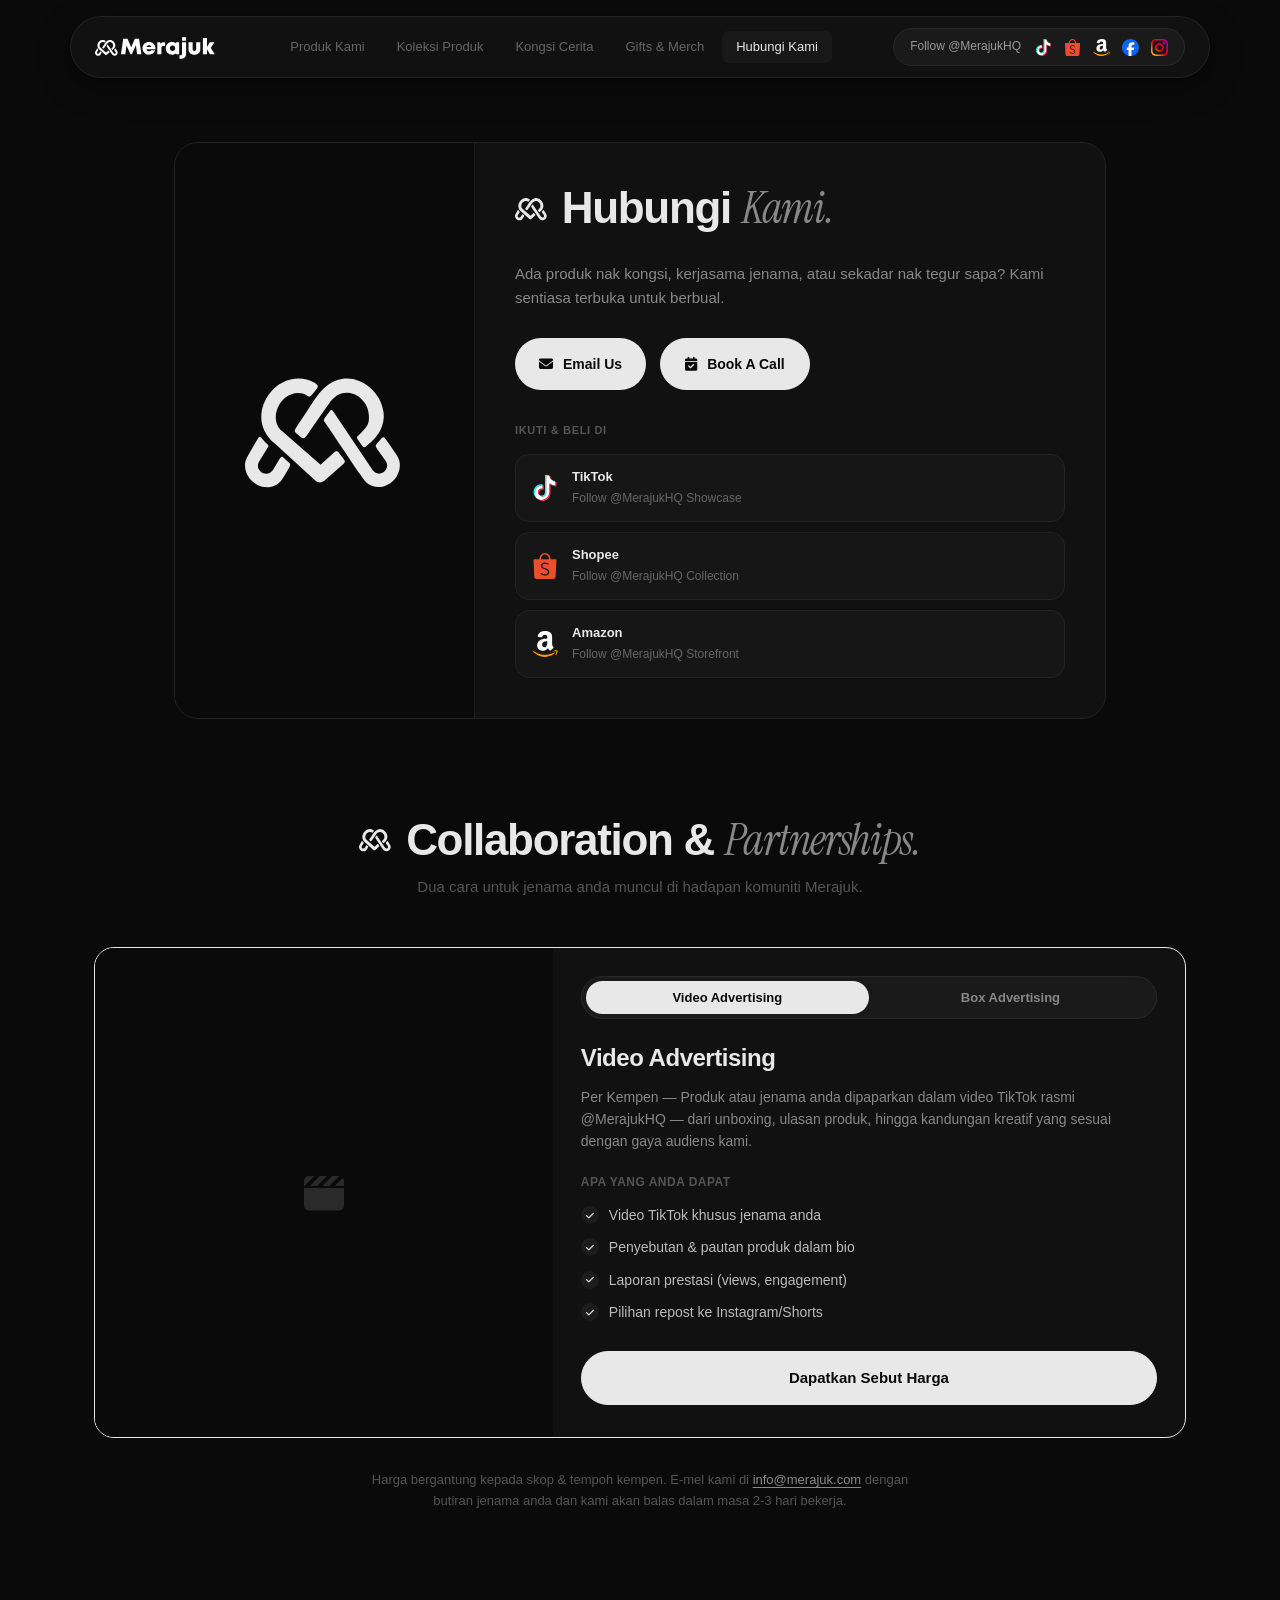
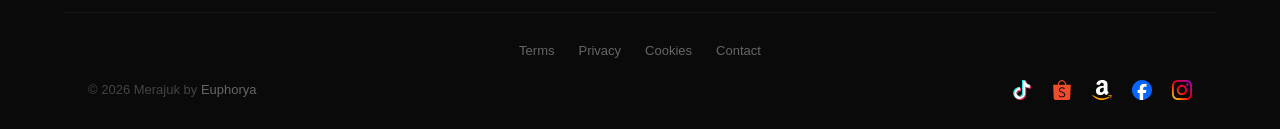
==== commit f632628a: "update 3 page square" ====
--- a/contact.html
+++ b/contact.html
@@ -498,9 +498,9 @@
     .pricing-card.featured { border-color: #e8e8e8; }
 
     .pricing-icon-banner {
-      flex-shrink: 0;
+      flex: 0 0 42%;
       aspect-ratio: 1 / 1;
-      align-self: stretch;
+      align-self: flex-start;
       background: #0a0a0a;
       display: flex;
       align-items: center;
@@ -965,5 +965,33 @@
     })();
   </script>
 
+  <script>
+    // Make the icon banner a true square that exactly matches the height
+    // of the text side, without relying on CSS aspect-ratio + stretch
+    // (which can blow up in size due to circular flex sizing on real content).
+    (function () {
+      function syncSquares() {
+        document.querySelectorAll('.pricing-card').forEach(function (card) {
+          var square = card.querySelector('.pricing-slider, .pricing-icon-banner');
+          var body = card.querySelector('.pricing-body');
+          if (!square || !body) return;
+
+          if (window.innerWidth <= 768) {
+            square.style.width = '';
+            square.style.height = '';
+            return;
+          }
+
+          var h = body.offsetHeight;
+          square.style.width = h + 'px';
+          square.style.height = h + 'px';
+        });
+      }
+
+      window.addEventListener('load', syncSquares);
+      window.addEventListener('resize', syncSquares);
+      window.addEventListener('load', function () { setTimeout(syncSquares, 300); });
+    })();
+  </script>
 </body>
 </html>
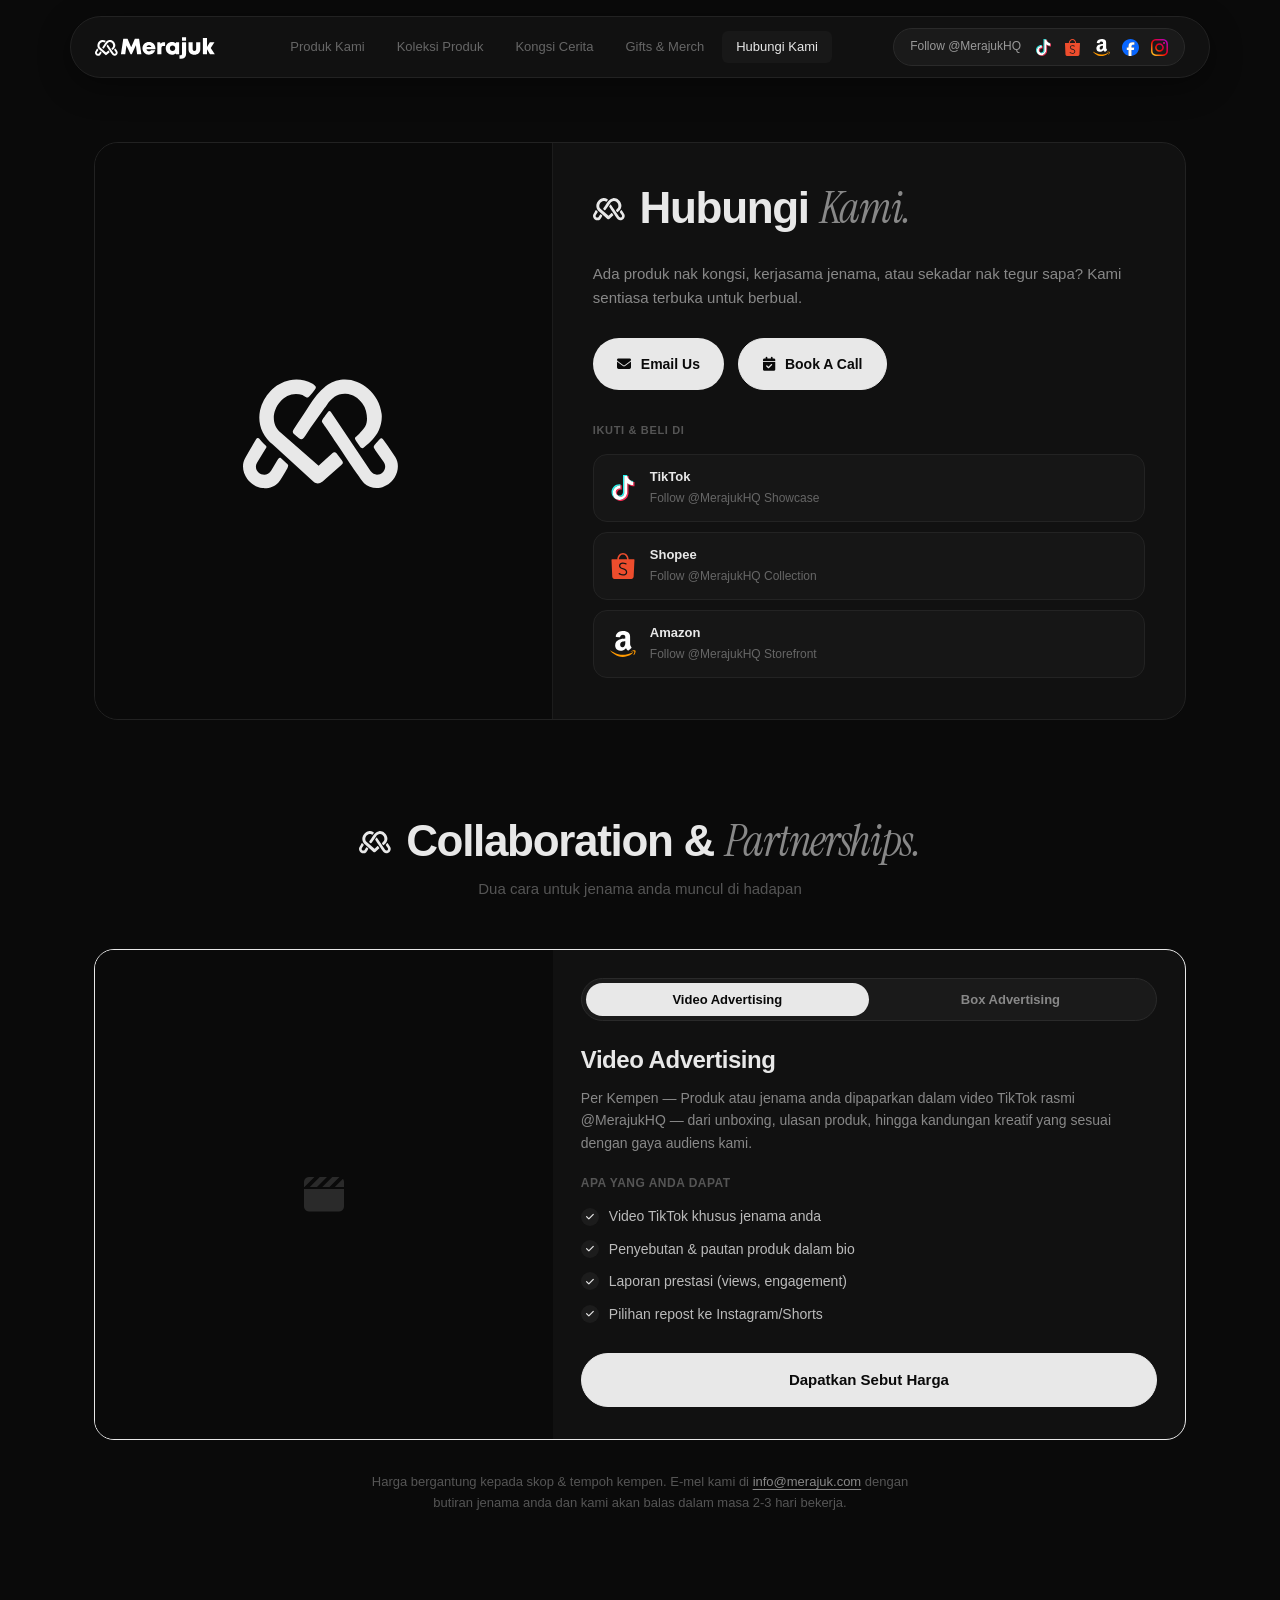
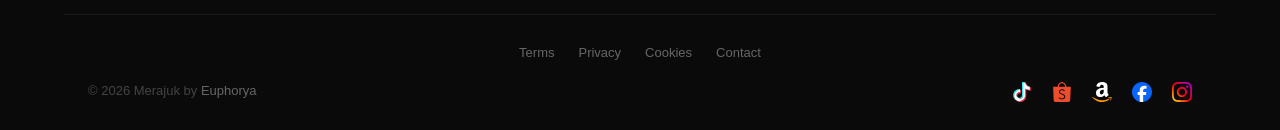
==== commit ee9c4610: "update 3 pages sqaure desktop and mobile" ====
--- a/contact.html
+++ b/contact.html
@@ -306,7 +306,7 @@
 
     /* ── CONTACT PAGE ── */
     .contact-hero {
-      max-width: 980px;
+      max-width: 1140px;
       margin: 0 auto;
       padding: 64px 24px 0;
       animation: fadeInUp 0.6s ease both;
@@ -322,7 +322,9 @@
     }
 
     .contact-icon-panel {
-      flex: 0 0 300px;
+      flex: 0 0 42%;
+      aspect-ratio: 1 / 1;
+      align-self: flex-start;
       background: #0a0a0a;
       border-right: 1px solid #1c1c1c;
       display: flex;
@@ -344,15 +346,15 @@
 
     .contact-title {
       display: inline-flex;
-      align-items: baseline;
-      flex-wrap: wrap;
+      align-items: flex-start;
+      flex-wrap: nowrap;
       font-size: clamp(28px, 4vw, 44px);
       font-weight: 700;
       letter-spacing: -0.03em;
       line-height: 1.15;
       margin-bottom: 28px;
     }
-    .contact-title .section-icon { width: auto; height: 0.85em; margin-right: 14px; align-self: center; }
+    .contact-title .section-icon { width: auto; height: 0.85em; margin-right: 14px; margin-top: 0.15em; flex-shrink: 0; }
     .contact-title .title-text { white-space: normal; }
 
     .contact-tagline {
@@ -689,8 +691,6 @@
       .footer-right { justify-content: center; }
       .contact-actions { flex-wrap: nowrap; gap: 10px; }
       .contact-email-btn, .contact-book-call-btn { flex: 1 1 0; padding: 12px 10px; font-size: 13px; justify-content: center; white-space: nowrap; }
-      .contact-title { flex-wrap: nowrap; align-items: flex-start; }
-      .contact-title .section-icon { align-self: flex-start; margin-top: 0.15em; }
       .collab-title { flex-wrap: nowrap; align-items: flex-start; }
     }
 
@@ -788,7 +788,7 @@
 
     <section class="collab-section">
       <h2 class="collab-title"><svg class="section-icon" viewBox="0 0 270 308" fill="none" xmlns="http://www.w3.org/2000/svg"><path d="M74.71 216.663C71.7774 221.71 71.24 222.931 70.539 224.018C67.0982 229.381 63.9787 235.474 59.8661 240.34C53.5745 247.776 42.0954 251.001 32.6609 249.815C22.5488 248.542 13.2604 242.647 7.21411 234.533C-0.0764284 224.742 -2.76364 210.348 3.51043 199.389C7.44779 192.513 11.4611 185.678 15.4393 178.826C16.3098 177.324 17.2912 175.642 18.3135 173.895L22.0873 167.44C24.0735 164.291 26.5796 165.407 28.5658 167.954C32.5324 172.505 33.5839 173.743 37.79 177.698C40.5064 180.508 39.8404 180.824 38.123 183.575L35.757 187.273L24.1319 206.171C14.417 221.891 37.6848 236.274 47.3997 220.554L57.4534 203.829C59.3637 200.417 61.5193 197.257 64.224 199.535L73.7987 208.344C78.0282 211.534 75.7674 214.192 74.71 216.663Z" fill="currentColor"/><path d="M222.588 176.53C220.456 179.62 219.779 180.677 221.817 183.616L223.582 186.397L237.135 205.534C247.708 220.402 225.807 236.134 215.234 221.266L150.653 124.871C148.526 121.95 146.406 117.148 143.064 121.95L135.16 132.459C131.836 137.77 133.005 137.951 135.902 142.034C148.012 159.764 189.343 221.57 192.766 226.226C196.493 231.291 199.957 237.097 204.315 241.625C210.981 248.553 222.46 250.972 231.643 249.178C241.487 247.256 250.22 240.824 255.624 232.418C262.143 222.277 263.826 207.894 256.95 197.49C252.633 190.965 248.24 184.486 243.888 177.984L238.046 169.888C235.248 165.845 233.653 163.584 229.429 168.544C229.429 168.544 223.786 174.801 222.588 176.53Z" fill="currentColor"/><path d="M121.088 83.92L117.279 88.8096L112.127 94.8616C108.318 99.1495 107.704 96.4973 100.799 93.1091C100.665 93.0624 100.525 93.0098 100.391 92.9631C64.3467 80.3974 34.6004 133.254 63.8736 156.726L123.693 208.876L127.578 212.258L130.739 209.355L150.32 191.374C151.862 189.942 155.005 187.991 157.774 191.076L166.724 202.993C169.096 205.657 169.405 208.408 165.929 211.066L134.384 238.663C128.53 242.746 124.581 243.43 118.593 238.663L50.2856 176.436C43.3105 170.659 37.3285 163.625 33.2802 155.499C27.5669 144.026 26.1298 130.882 28.8287 118.381C31.4634 106.183 37.79 94.8616 46.4826 85.9412C55.181 77.015 66.3797 70.4313 78.6416 67.9135C90.699 65.4366 105.298 66.7627 116.549 73.5625C117.308 74.024 120.264 76.0803 120.264 76.0803C123.834 79.0713 123.559 80.7537 121.088 83.92Z" fill="currentColor"/><path d="M203.989 181.262C214.376 172.809 223.419 164.665 229.214 152.228C233.046 144.003 235.038 133.505 233.91 124.503C231.79 107.579 223.395 92.6828 210.684 81.7412C198.13 70.9339 181.516 64.8292 164.902 67.2068C139.653 70.8287 124.599 91.088 111.642 110.909C103.797 122.908 93.7487 138.243 85.3949 151.013C83.3328 154.29 83.5197 156.311 85.9908 158.73L94.4497 165.98C99.643 170.075 102.476 165.413 103.925 163.462L105.759 160.891C117.04 142.934 128.998 127.161 141.756 109.075C149.608 97.9463 158.925 90.1183 173.349 90.7725C185.529 91.3217 194.689 97.9462 201.518 106.948C208.09 115.618 209.743 127.377 209.112 136.035C208.399 145.837 202.663 151.317 195.84 158.701C194.671 159.968 193.193 161.207 191.815 162.264C188.596 164.881 187.731 165.606 191.16 170.671L197.645 180.251C200.688 184.276 202.458 182.08 203.989 181.262Z" fill="currentColor"/></svg><span class="title-text">Collaboration &amp; <span class="hero-accent">Partnerships.</span></span></h2>
-      <p class="collab-sub">Dua cara untuk jenama anda muncul di hadapan komuniti Merajuk.</p>
+      <p class="collab-sub">Dua cara untuk jenama anda muncul di hadapan</p>
 
       <div class="pricing-grid">
 
@@ -809,7 +809,7 @@
               <li><i class="fas fa-check"></i> Laporan prestasi (views, engagement)</li>
               <li><i class="fas fa-check"></i> Pilihan repost ke Instagram/Shorts</li>
             </ul>
-            <a href="mailto:info@merajuk.com?subject=Kerjasama%20-%20Video%20Advertising" class="pricing-cta" id="collabCta">Dapatkan Sebut Harga</a>
+            <a href="https://merajuk.com/video-ads" target="_blank" rel="noopener noreferrer" class="pricing-cta" id="collabCta">Dapatkan Sebut Harga</a>
           </div>
         </div>
 
@@ -925,7 +925,7 @@
             'Laporan prestasi (views, engagement)',
             'Pilihan repost ke Instagram/Shorts'
           ],
-          cta: 'mailto:info@merajuk.com?subject=Kerjasama%20-%20Video%20Advertising'
+          cta: 'https://merajuk.com/video-ads'
         },
         box: {
           title: 'Box Advertising',
@@ -937,7 +937,7 @@
             'Pilihan sampel produk atau insert cetak',
             'Pakej gabungan dengan kempen bulanan'
           ],
-          cta: 'mailto:info@merajuk.com?subject=Kerjasama%20-%20Box%20Advertising'
+          cta: 'https://merajuk.com/box-ads'
         }
       };
 
@@ -970,27 +970,51 @@
     // of the text side, without relying on CSS aspect-ratio + stretch
     // (which can blow up in size due to circular flex sizing on real content).
     (function () {
-      function syncSquares() {
-        document.querySelectorAll('.pricing-card').forEach(function (card) {
-          var square = card.querySelector('.pricing-slider, .pricing-icon-banner');
-          var body = card.querySelector('.pricing-body');
-          if (!square || !body) return;
-
-          if (window.innerWidth <= 768) {
+      function applySync(card) {
+        var square = card.querySelector('.pricing-slider, .pricing-icon-banner, .contact-icon-panel');
+        var body = card.querySelector('.pricing-body, .contact-details');
+        if (!square || !body) return;
+
+        if (window.innerWidth <= 768) {
+          if (square.style.width !== '' || square.style.height !== '') {
             square.style.width = '';
             square.style.height = '';
-            return;
           }
-
-          var h = body.offsetHeight;
-          square.style.width = h + 'px';
-          square.style.height = h + 'px';
+          return;
+        }
+
+        var h = body.offsetHeight;
+        var current = parseFloat(square.style.height) || 0;
+        // Skip the write if the size hasn't actually changed — this is what
+        // avoids the "ResizeObserver loop completed with undelivered
+        // notifications" warning, since resizing the square would otherwise
+        // re-trigger a layout change on the observed element every frame.
+        if (Math.abs(current - h) < 1) return;
+        square.style.width = h + 'px';
+        square.style.height = h + 'px';
+      }
+
+      function initSync() {
+        var cards = document.querySelectorAll('.pricing-card, .contact-card');
+        cards.forEach(function (card) {
+          var body = card.querySelector('.pricing-body, .contact-details');
+          if (!body) return;
+          applySync(card);
+          if (window.ResizeObserver) {
+            var ro = new ResizeObserver(function () {
+              window.requestAnimationFrame(function () { applySync(card); });
+            });
+            ro.observe(body);
+          }
         });
       }
 
-      window.addEventListener('load', syncSquares);
-      window.addEventListener('resize', syncSquares);
-      window.addEventListener('load', function () { setTimeout(syncSquares, 300); });
+      document.addEventListener('DOMContentLoaded', initSync);
+      window.addEventListener('resize', function () {
+        window.requestAnimationFrame(function () {
+          document.querySelectorAll('.pricing-card, .contact-card').forEach(applySync);
+        });
+      });
     })();
   </script>
 </body>
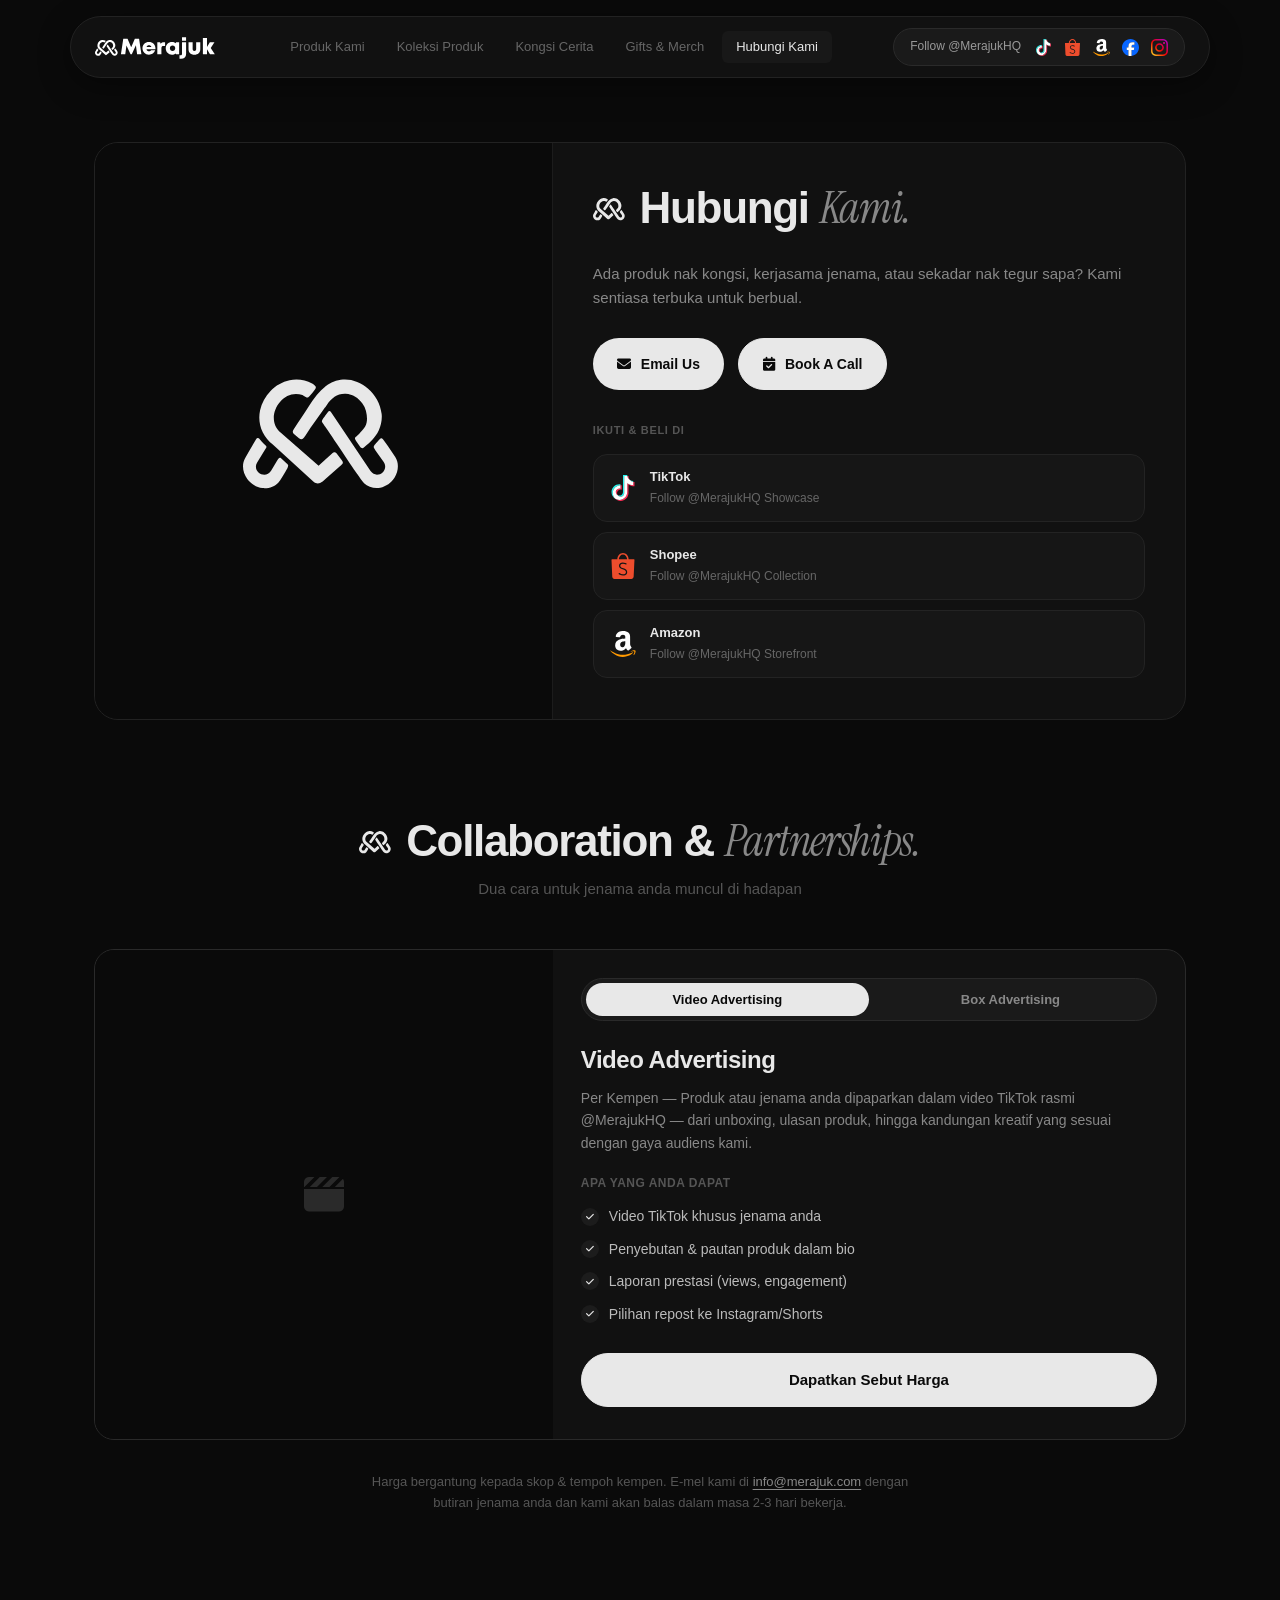
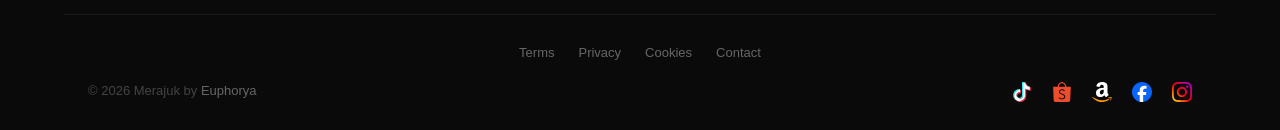
==== commit 68f436e3: "update tier" ====
--- a/contact.html
+++ b/contact.html
@@ -182,6 +182,7 @@
       .nav-links { display: none; }
       .nav-social { display: none; }
       .nav-mobile-toggle { display: block; }
+      .page-wrap { padding-left: 0; padding-right: 0; }
       .contact-hero { padding-left: 16px; padding-right: 16px; }
       .collab-section { padding-left: 16px; padding-right: 16px; }
     }
@@ -496,8 +497,8 @@
       text-align: left;
     }
 
-    .pricing-card:hover { border-color: #333; transform: translateY(-4px); }
-    .pricing-card.featured { border-color: #e8e8e8; }
+    .pricing-card:hover { border-color: #333; }
+    .pricing-card.featured { border-color: #2a2a2a; }
 
     .pricing-icon-banner {
       flex: 0 0 42%;
@@ -691,12 +692,13 @@
       .footer-right { justify-content: center; }
       .contact-actions { flex-wrap: nowrap; gap: 10px; }
       .contact-email-btn, .contact-book-call-btn { flex: 1 1 0; padding: 12px 10px; font-size: 13px; justify-content: center; white-space: nowrap; }
-      .collab-title { flex-wrap: nowrap; align-items: flex-start; }
+      .collab-title { flex-wrap: nowrap; align-items: flex-start; font-size: clamp(15px, 4.9vw, 34px); }
+      .collab-title .section-icon { margin-right: 8px; }
+      .collab-title .title-text { white-space: nowrap; }
     }
 
     @media (max-width: 480px) {
       .contact-title { font-size: clamp(24px, 7vw, 32px); }
-      .collab-title { font-size: clamp(22px, 7vw, 32px); }
       .contact-email-btn, .contact-book-call-btn { padding: 10px 8px; font-size: 12px; gap: 6px; }
       .contact-actions { gap: 8px; }
     }
@@ -990,7 +992,6 @@
         // notifications" warning, since resizing the square would otherwise
         // re-trigger a layout change on the observed element every frame.
         if (Math.abs(current - h) < 1) return;
-        square.style.width = h + 'px';
         square.style.height = h + 'px';
       }
 
